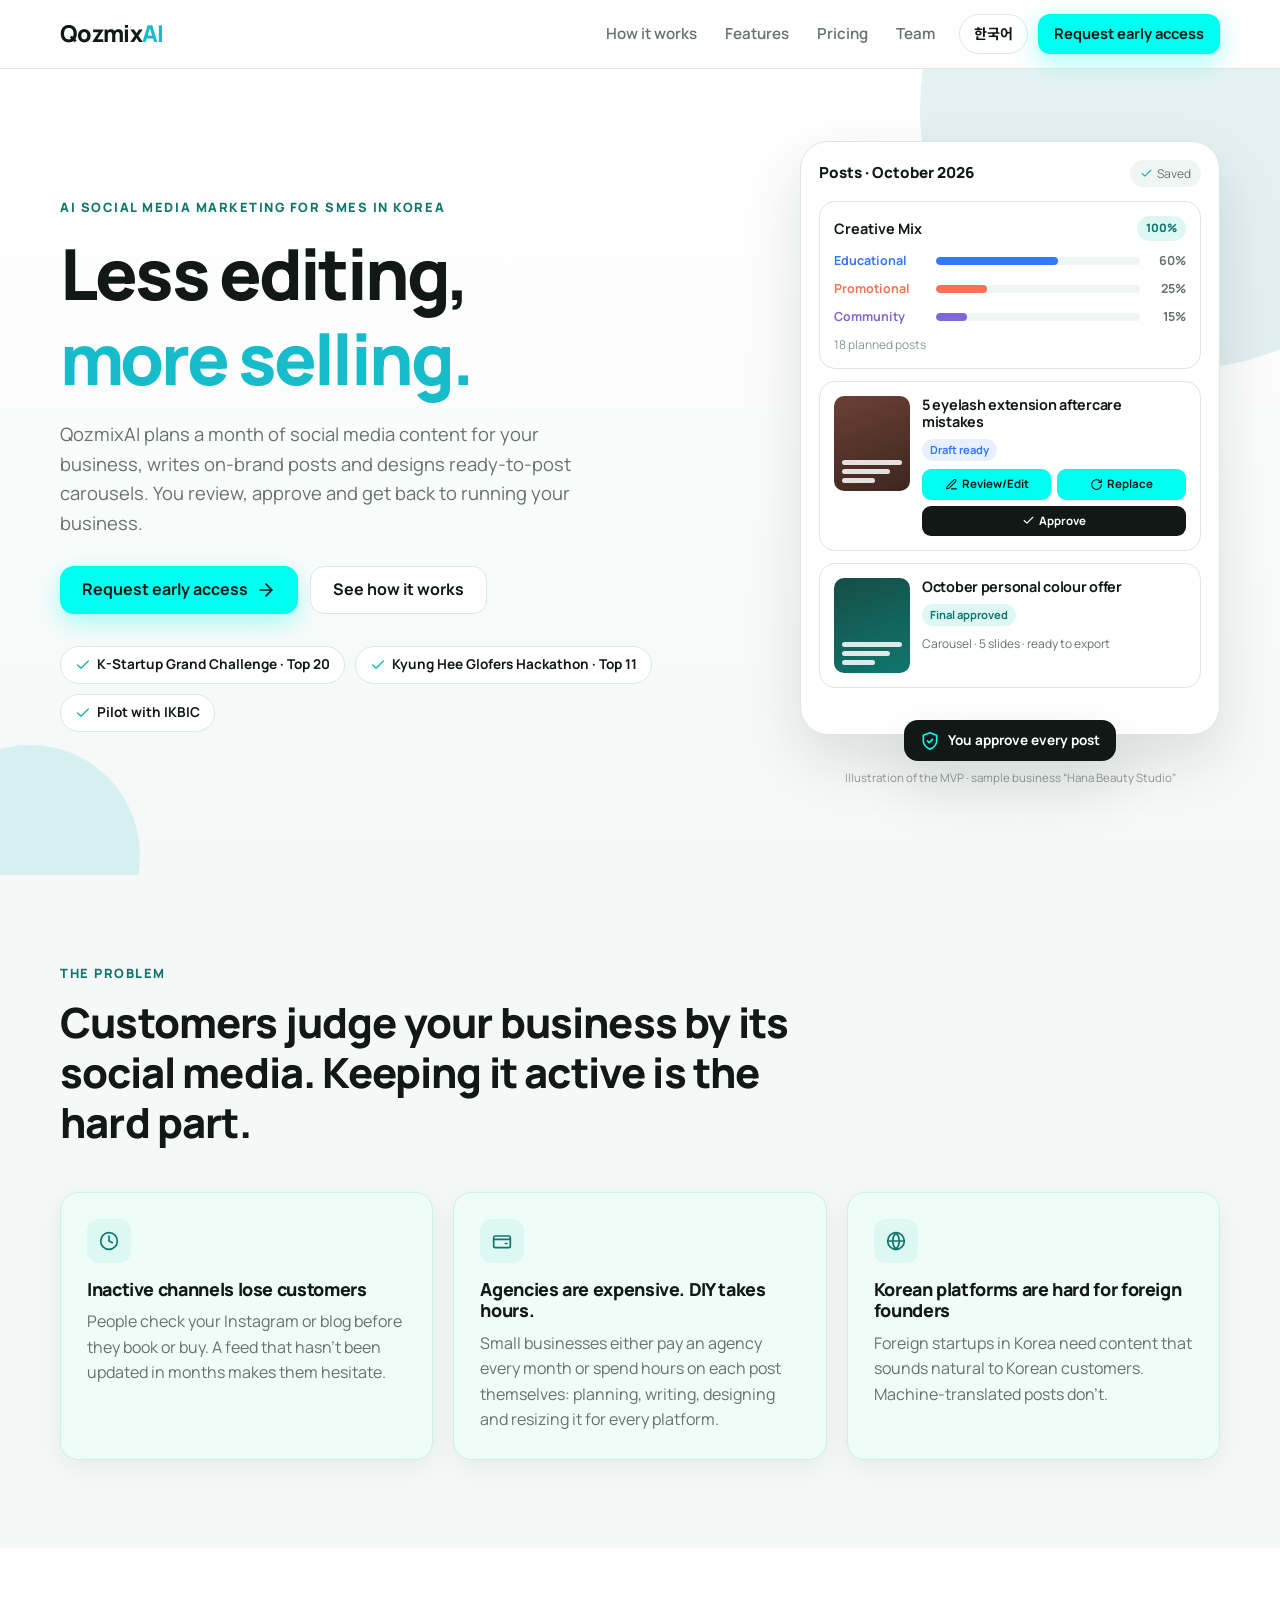
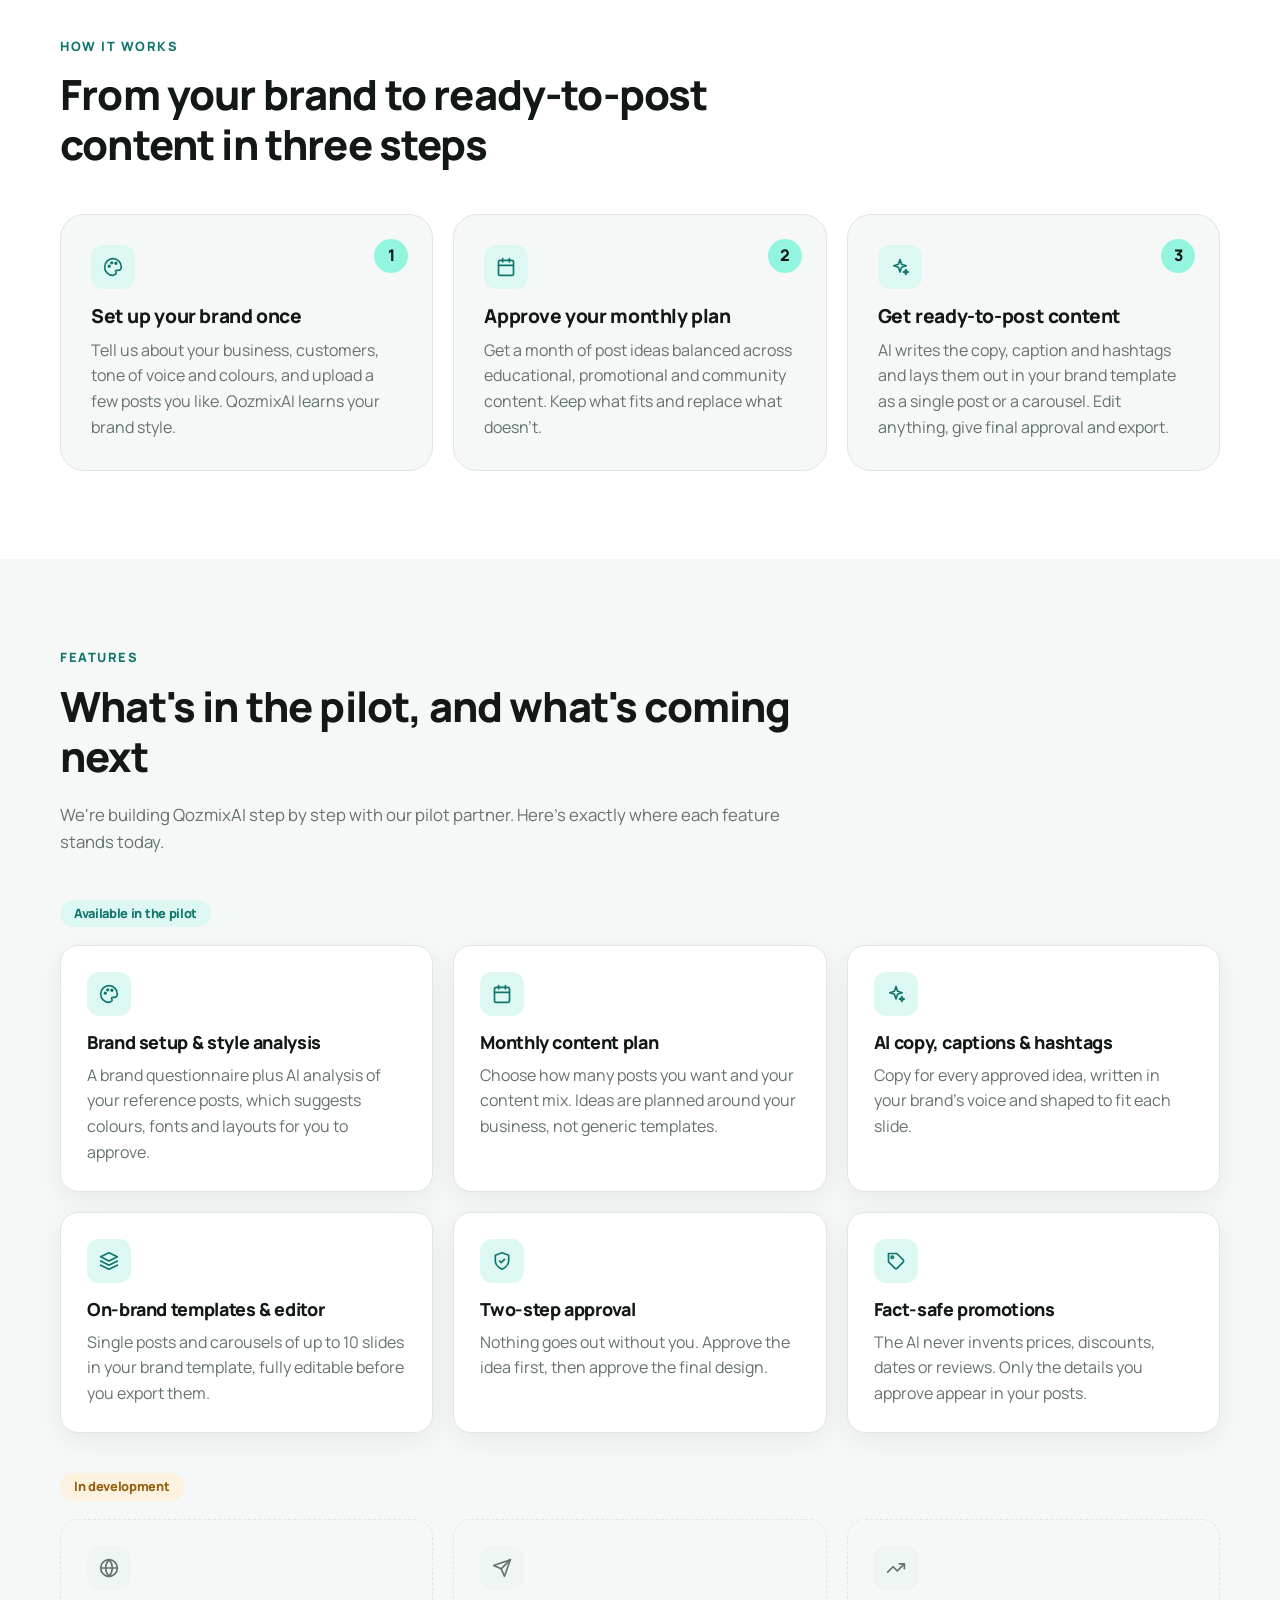
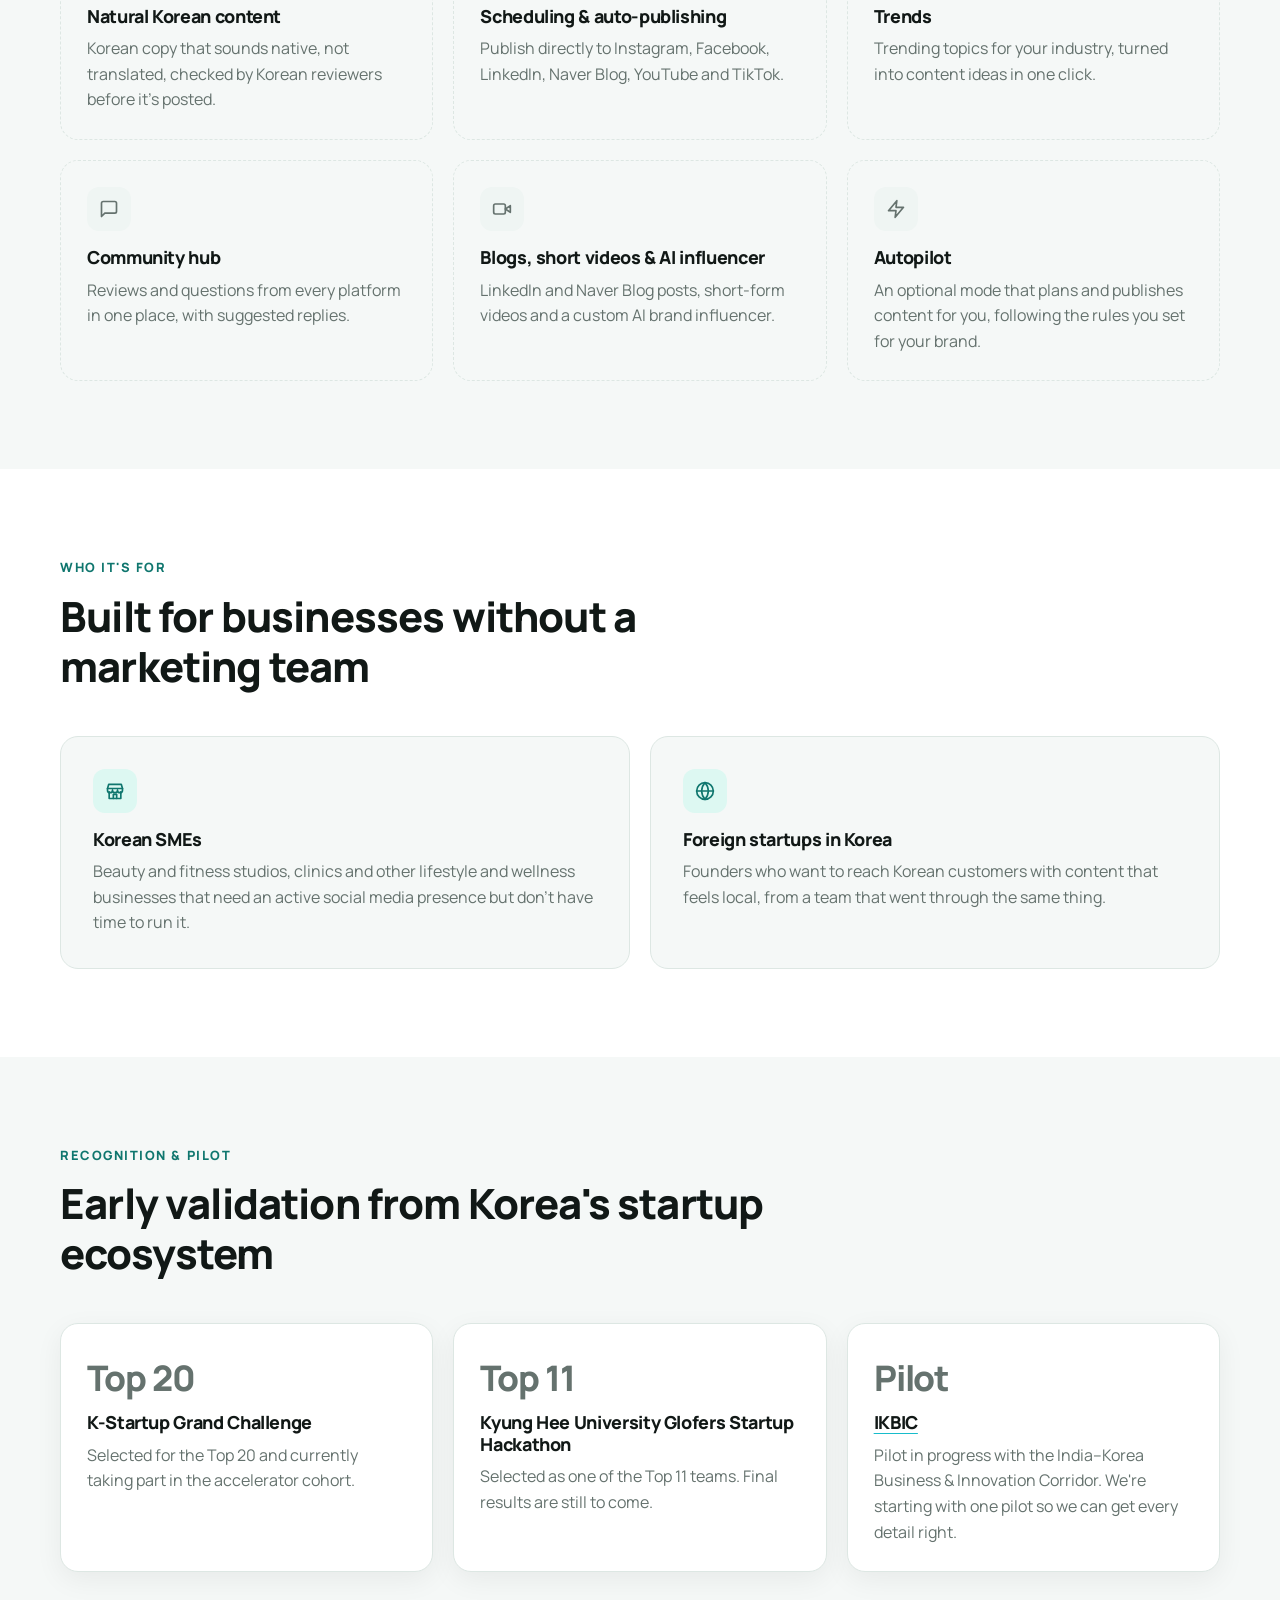
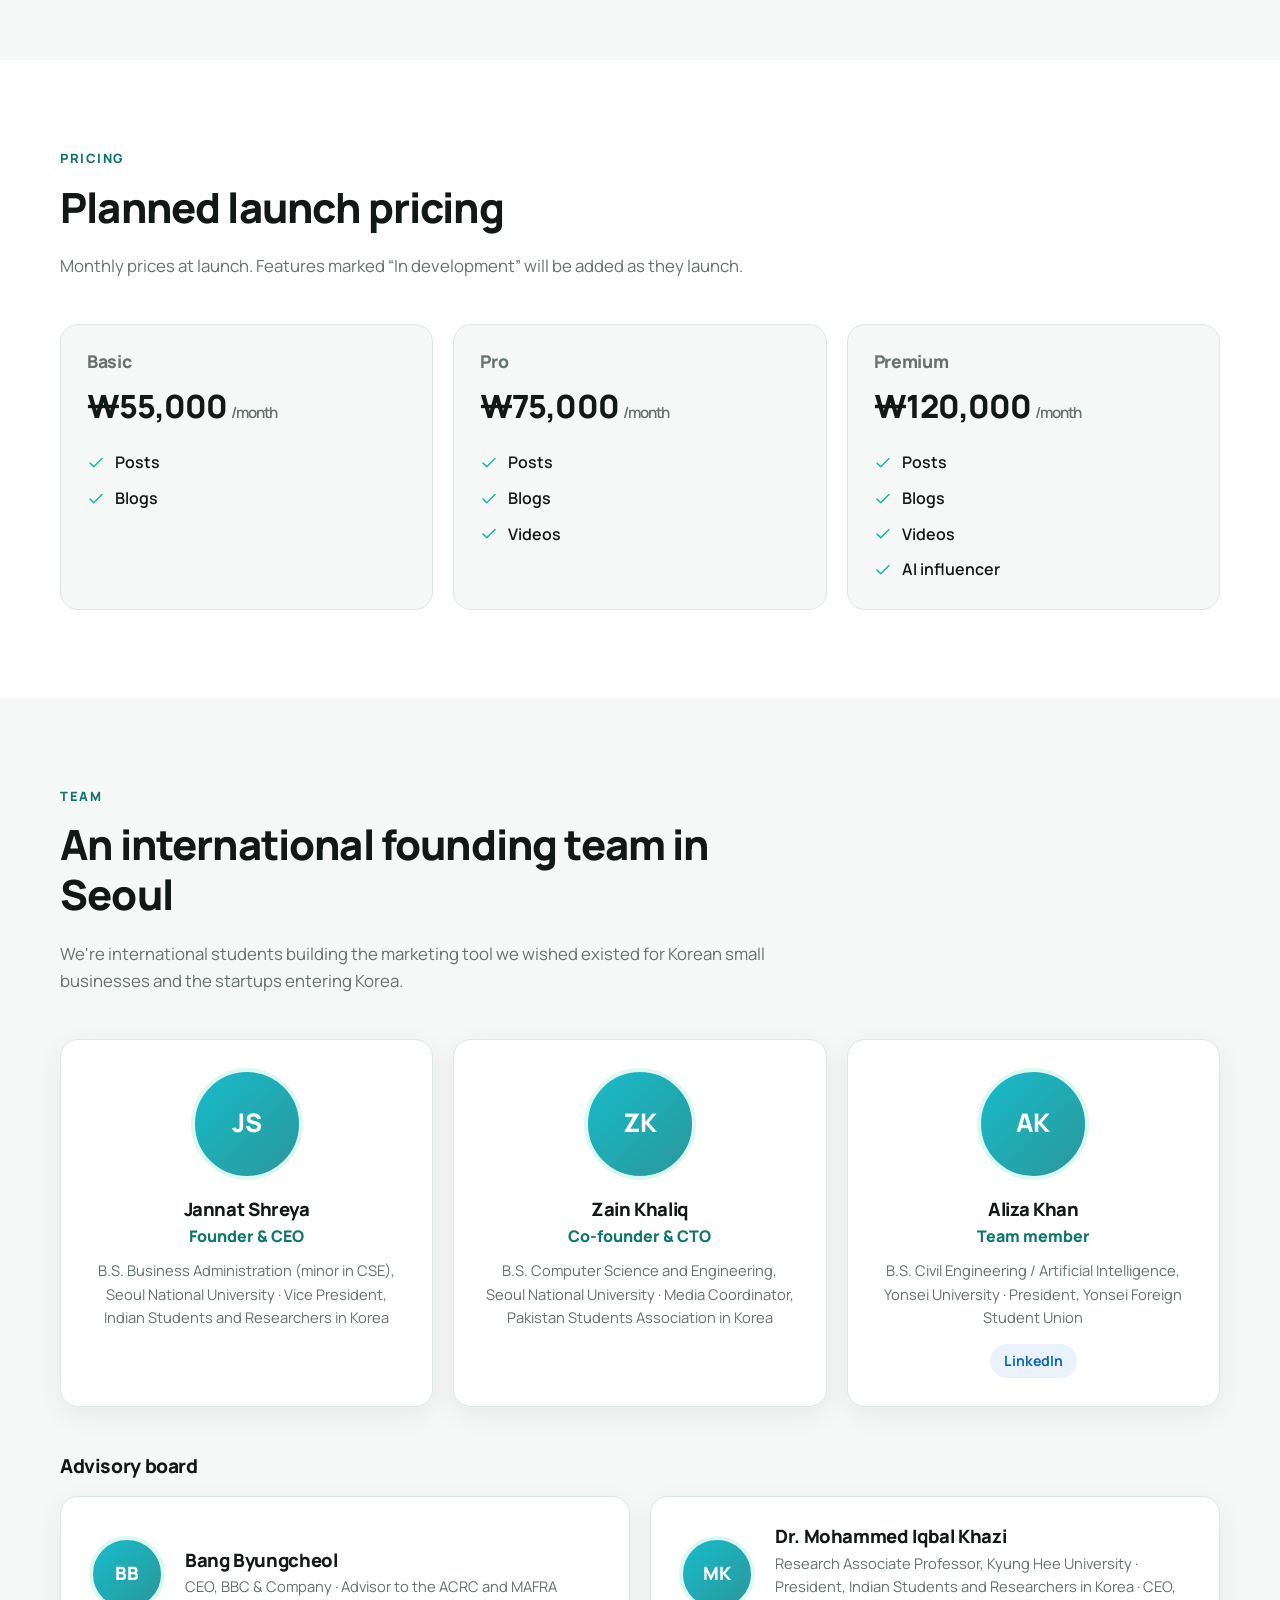
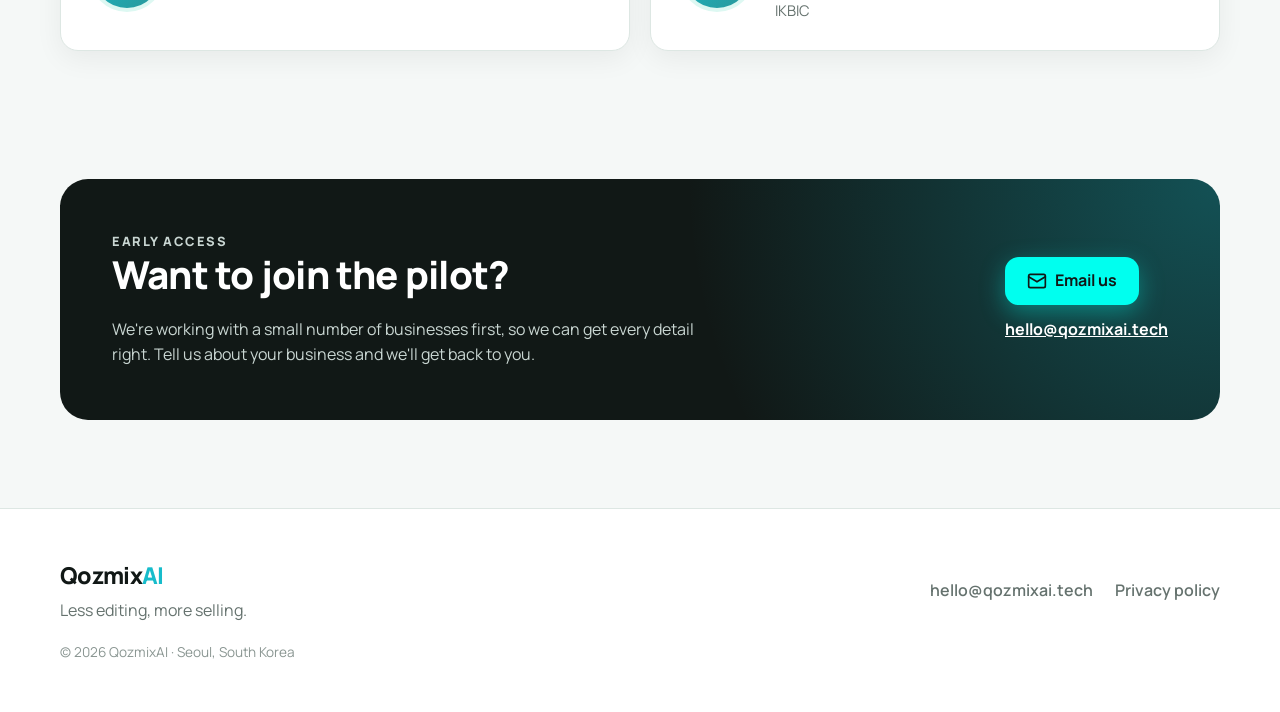
==== index.html @ 5ee81250 "Add QozmixAI bilingual landing page" ====
<!doctype html>
<html lang="en">
<head>
  <meta charset="utf-8">
  <meta name="viewport" content="width=device-width, initial-scale=1">
  <title>QozmixAI — AI social media marketing for SMEs in Korea</title>
  <meta name="description" content="QozmixAI plans a month of social media content for small businesses in Korea, writes on-brand posts and designs ready-to-post carousels. You review and approve.">
  <link rel="canonical" href="https://qozmixai.tech/">
  <link rel="icon" href="assets/img/favicon.svg" type="image/svg+xml">

  <meta property="og:type" content="website">
  <meta property="og:site_name" content="QozmixAI">
  <meta property="og:title" content="QozmixAI — Less editing, more selling">
  <meta property="og:description" content="AI social media marketing for SMEs and foreign startups in Korea. Plan, write and design a month of posts, then approve in a few clicks.">
  <meta property="og:url" content="https://qozmixai.tech/">
  <meta property="og:image" content="https://qozmixai.tech/assets/img/logo.png">
  <meta name="twitter:card" content="summary">

  <link rel="preconnect" href="https://fonts.googleapis.com">
  <link rel="preconnect" href="https://fonts.gstatic.com" crossorigin>
  <link href="https://fonts.googleapis.com/css2?family=Manrope:wght@400;500;600;700;800&family=Noto+Sans+KR:wght@400;500;700;800&display=swap" rel="stylesheet">
  <link rel="stylesheet" href="assets/css/style.css">

  <script type="application/ld+json">
  {
    "@context": "https://schema.org",
    "@type": "Organization",
    "name": "QozmixAI",
    "url": "https://qozmixai.tech/",
    "logo": "https://qozmixai.tech/assets/img/logo.png",
    "slogan": "Less editing, more selling",
    "email": "hello@qozmixai.tech",
    "address": { "@type": "PostalAddress", "addressLocality": "Seoul", "addressCountry": "KR" },
    "founder": [
      { "@type": "Person", "name": "Jannat Shreya", "jobTitle": "Founder & CEO" },
      { "@type": "Person", "name": "Zain Khaliq", "jobTitle": "Co-founder & CTO" }
    ]
  }
  </script>
</head>
<body>
  <!-- Icon sprite -->
  <svg width="0" height="0" style="position:absolute" aria-hidden="true">
    <defs>
      <symbol id="i-check" viewBox="0 0 24 24"><path d="M20 6 9 17l-5-5"/></symbol>
      <symbol id="i-arrow" viewBox="0 0 24 24"><path d="M5 12h14"/><path d="m12 5 7 7-7 7"/></symbol>
      <symbol id="i-menu" viewBox="0 0 24 24"><path d="M4 6h16M4 12h16M4 18h16"/></symbol>
      <symbol id="i-palette" viewBox="0 0 24 24"><path d="M12 22a10 10 0 1 1 10-10c0 2.8-2.2 4-4 4h-1.5a1.5 1.5 0 0 0-1 2.6A1.5 1.5 0 0 1 14.4 21 10 10 0 0 1 12 22z"/><circle cx="7.5" cy="11" r="1"/><circle cx="10.5" cy="7" r="1"/><circle cx="15.5" cy="7.5" r="1"/></symbol>
      <symbol id="i-calendar" viewBox="0 0 24 24"><rect x="3" y="4" width="18" height="18" rx="2"/><path d="M16 2v4M8 2v4M3 10h18"/></symbol>
      <symbol id="i-sparkle" viewBox="0 0 24 24"><path d="M12 3l1.9 5.6 5.6 1.9-5.6 1.9L12 18l-1.9-5.6-5.6-1.9 5.6-1.9z"/><path d="M19 15l.8 2.2L22 18l-2.2.8L19 21l-.8-2.2L16 18l2.2-.8z"/></symbol>
      <symbol id="i-layers" viewBox="0 0 24 24"><path d="M12 2 2 7l10 5 10-5-10-5z"/><path d="m2 17 10 5 10-5"/><path d="m2 12 10 5 10-5"/></symbol>
      <symbol id="i-shield" viewBox="0 0 24 24"><path d="M12 22s8-4 8-10V5l-8-3-8 3v7c0 6 8 10 8 10z"/><path d="m9 12 2 2 4-4"/></symbol>
      <symbol id="i-tag" viewBox="0 0 24 24"><path d="M20.6 13.4 13.4 20.6a2 2 0 0 1-2.8 0L3 13V3h10l7.6 7.6a2 2 0 0 1 0 2.8z"/><circle cx="7.5" cy="7.5" r="1.5"/></symbol>
      <symbol id="i-globe" viewBox="0 0 24 24"><circle cx="12" cy="12" r="10"/><path d="M2 12h20"/><path d="M12 2a15.3 15.3 0 0 1 4 10 15.3 15.3 0 0 1-4 10 15.3 15.3 0 0 1-4-10 15.3 15.3 0 0 1 4-10z"/></symbol>
      <symbol id="i-send" viewBox="0 0 24 24"><path d="m22 2-7 20-4-9-9-4z"/><path d="M22 2 11 13"/></symbol>
      <symbol id="i-trend" viewBox="0 0 24 24"><path d="M22 7 13.5 15.5l-5-5L2 17"/><path d="M16 7h6v6"/></symbol>
      <symbol id="i-message" viewBox="0 0 24 24"><path d="M21 15a2 2 0 0 1-2 2H7l-4 4V5a2 2 0 0 1 2-2h14a2 2 0 0 1 2 2z"/></symbol>
      <symbol id="i-video" viewBox="0 0 24 24"><rect x="2" y="6" width="14" height="12" rx="2"/><path d="m22 8-6 4 6 4V8z"/></symbol>
      <symbol id="i-zap" viewBox="0 0 24 24"><path d="M13 2 3 14h9l-1 8 10-12h-9l1-8z"/></symbol>
      <symbol id="i-store" viewBox="0 0 24 24"><path d="M3 9l1.5-5h15L21 9"/><path d="M3 9h18v2a3 3 0 0 1-6 0 3 3 0 0 1-6 0 3 3 0 0 1-6 0z"/><path d="M5 13v8h14v-8"/><path d="M10 21v-5h4v5"/></symbol>
      <symbol id="i-clock" viewBox="0 0 24 24"><circle cx="12" cy="12" r="10"/><path d="M12 6v6l4 2"/></symbol>
      <symbol id="i-wallet" viewBox="0 0 24 24"><rect x="2" y="6" width="20" height="14" rx="2"/><path d="M2 10h20"/><path d="M16 15h2"/></symbol>
      <symbol id="i-mail" viewBox="0 0 24 24"><rect x="2" y="4" width="20" height="16" rx="2"/><path d="m22 7-10 6L2 7"/></symbol>
      <symbol id="i-pen" viewBox="0 0 24 24"><path d="M12 20h9"/><path d="M16.5 3.5a2.1 2.1 0 0 1 3 3L7 19l-4 1 1-4z"/></symbol>
      <symbol id="i-refresh" viewBox="0 0 24 24"><path d="M21 12a9 9 0 1 1-3-6.7L21 8"/><path d="M21 3v5h-5"/></symbol>
    </defs>
  </svg>

  <a class="skip-link" href="#main" data-i18n="skip">Skip to content</a>

  <header class="site-header">
    <div class="container header-inner">
      <a class="brand" href="#top" aria-label="QozmixAI home">
        <span class="brand-mark" data-src="assets/img/logo-mark.png" hidden></span>
        <span class="wordmark">Qozmix<span>AI</span></span>
      </a>
      <nav class="nav" id="site-nav" aria-label="Main">
        <a href="#how" data-i18n="nav.how">How it works</a>
        <a href="#features" data-i18n="nav.features">Features</a>
        <a href="#pricing" data-i18n="nav.pricing">Pricing</a>
        <a href="#team" data-i18n="nav.team">Team</a>
      </nav>
      <div class="header-actions">
        <button class="lang-toggle" type="button" data-lang-toggle aria-label="Change language / 언어 변경">한국어</button>
        <a class="btn btn-cta btn-sm hide-mobile" href="#contact" data-i18n="nav.cta">Request early access</a>
        <button class="menu-toggle" type="button" aria-controls="site-nav" aria-expanded="false" aria-label="Menu">
          <svg class="icon"><use href="#i-menu"/></svg>
        </button>
      </div>
    </div>
  </header>

  <main id="main">
    <!-- HERO -->
    <section class="hero" id="top">
      <div class="hero-deco hero-deco-1" aria-hidden="true"></div>
      <div class="hero-deco hero-deco-2" aria-hidden="true"></div>
      <div class="container hero-inner">
        <div class="hero-copy">
          <p class="eyebrow" data-i18n="hero.eyebrow">AI social media marketing for SMEs in Korea</p>
          <h1 data-i18n-html="hero.title">Less editing,<br><span class="accent">more selling.</span></h1>
          <p class="lead" data-i18n="hero.lead">QozmixAI plans a month of social media content for your business, writes on-brand posts and designs ready-to-post carousels. You review, approve and get back to running your business.</p>
          <div class="hero-actions">
            <a class="btn btn-cta" href="#contact"><span data-i18n="hero.cta">Request early access</span><svg class="icon"><use href="#i-arrow"/></svg></a>
            <a class="btn btn-ghost" href="#how" data-i18n="hero.secondary">See how it works</a>
          </div>
          <ul class="hero-badges">
            <li><svg class="icon"><use href="#i-check"/></svg><span data-i18n="hero.badge1">K-Startup Grand Challenge · Top 20</span></li>
            <li><svg class="icon"><use href="#i-check"/></svg><span data-i18n="hero.badge2">Kyung Hee Glofers Hackathon · Top 11</span></li>
            <li><svg class="icon"><use href="#i-check"/></svg><span data-i18n="hero.badge3">Pilot with IKBIC</span></li>
          </ul>
        </div>

        <!-- Illustrative product preview (based on the real Posts screen) -->
        <div class="hero-visual">
          <div class="mock">
            <div class="mock-top">
              <span class="mock-title" data-i18n="mock.title">Posts · October 2026</span>
              <span class="mock-saved"><svg class="icon"><use href="#i-check"/></svg><span data-i18n="mock.saved">Saved</span></span>
            </div>

            <div class="mock-card">
              <div class="mix-head">
                <strong data-i18n="mock.mix">Creative Mix</strong>
                <span class="pill">100%</span>
              </div>
              <div class="mix-row">
                <span class="mix-label edu" data-i18n="mock.edu">Educational</span>
                <span class="mix-bar"><span class="mix-fill edu" style="width:60%"></span></span>
                <span class="mix-val">60%</span>
              </div>
              <div class="mix-row">
                <span class="mix-label promo" data-i18n="mock.promo">Promotional</span>
                <span class="mix-bar"><span class="mix-fill promo" style="width:25%"></span></span>
                <span class="mix-val">25%</span>
              </div>
              <div class="mix-row">
                <span class="mix-label comm" data-i18n="mock.comm">Community</span>
                <span class="mix-bar"><span class="mix-fill comm" style="width:15%"></span></span>
                <span class="mix-val">15%</span>
              </div>
              <p class="mix-foot" data-i18n="mock.planned">18 planned posts</p>
            </div>

            <div class="mock-card idea">
              <div class="thumb thumb-a"><span></span><span></span><span></span></div>
              <div class="idea-body">
                <h3 data-i18n="mock.idea1">5 eyelash extension aftercare mistakes</h3>
                <span class="status status-draft" data-i18n="mock.draft">Draft ready</span>
                <div class="idea-actions">
                  <span class="mbtn"><svg class="icon"><use href="#i-pen"/></svg><span data-i18n="mock.edit">Review/Edit</span></span>
                  <span class="mbtn"><svg class="icon"><use href="#i-refresh"/></svg><span data-i18n="mock.replace">Replace</span></span>
                </div>
                <span class="mbtn mbtn-dark"><svg class="icon"><use href="#i-check"/></svg><span data-i18n="mock.approve">Approve</span></span>
              </div>
            </div>

            <div class="mock-card idea">
              <div class="thumb thumb-b"><span></span><span></span><span></span></div>
              <div class="idea-body">
                <h3 data-i18n="mock.idea2">October personal colour offer</h3>
                <span class="status status-ok" data-i18n="mock.final">Final approved</span>
                <p class="idea-note" data-i18n="mock.carousel">Carousel · 5 slides · ready to export</p>
              </div>
            </div>

          </div>
          <div class="float-chip" aria-hidden="true">
            <svg class="icon"><use href="#i-shield"/></svg>
            <span data-i18n="mock.chip">You approve every post</span>
          </div>
          <p class="mock-caption" data-i18n="mock.caption">Illustration of the MVP · sample business “Hana Beauty Studio”</p>
        </div>
      </div>
    </section>

    <!-- PROBLEM -->
    <section class="section" id="problem">
      <div class="container">
        <div class="section-head">
          <p class="eyebrow" data-i18n="problem.eyebrow">The problem</p>
          <h2 data-i18n="problem.title">Customers judge your business by its social media. Keeping it active is the hard part.</h2>
        </div>
        <div class="grid grid-3">
          <article class="card card-mint">
            <span class="card-icon"><svg class="icon"><use href="#i-clock"/></svg></span>
            <h3 data-i18n="problem.c1.title">Inactive channels lose customers</h3>
            <p data-i18n="problem.c1.text">People check your Instagram or blog before they book or buy. A feed that hasn't been updated in months makes them hesitate.</p>
          </article>
          <article class="card card-mint">
            <span class="card-icon"><svg class="icon"><use href="#i-wallet"/></svg></span>
            <h3 data-i18n="problem.c2.title">Agencies are expensive. DIY takes hours.</h3>
            <p data-i18n="problem.c2.text">Small businesses either pay an agency every month or spend hours on each post themselves: planning, writing, designing and resizing it for every platform.</p>
          </article>
          <article class="card card-mint">
            <span class="card-icon"><svg class="icon"><use href="#i-globe"/></svg></span>
            <h3 data-i18n="problem.c3.title">Korean platforms are hard for foreign founders</h3>
            <p data-i18n="problem.c3.text">Foreign startups in Korea need content that sounds natural to Korean customers. Machine-translated posts don't.</p>
          </article>
        </div>
      </div>
    </section>

    <!-- HOW IT WORKS -->
    <section class="section section-white" id="how">
      <div class="container">
        <div class="section-head">
          <p class="eyebrow" data-i18n="how.eyebrow">How it works</p>
          <h2 data-i18n="how.title">From your brand to ready-to-post content in three steps</h2>
        </div>
        <ol class="steps">
          <li class="step">
            <span class="step-num">1</span>
            <span class="card-icon"><svg class="icon"><use href="#i-palette"/></svg></span>
            <h3 data-i18n="how.s1.title">Set up your brand once</h3>
            <p data-i18n="how.s1.text">Tell us about your business, customers, tone of voice and colours, and upload a few posts you like. QozmixAI learns your brand style.</p>
          </li>
          <li class="step">
            <span class="step-num">2</span>
            <span class="card-icon"><svg class="icon"><use href="#i-calendar"/></svg></span>
            <h3 data-i18n="how.s2.title">Approve your monthly plan</h3>
            <p data-i18n="how.s2.text">Get a month of post ideas balanced across educational, promotional and community content. Keep what fits and replace what doesn't.</p>
          </li>
          <li class="step">
            <span class="step-num">3</span>
            <span class="card-icon"><svg class="icon"><use href="#i-sparkle"/></svg></span>
            <h3 data-i18n="how.s3.title">Get ready-to-post content</h3>
            <p data-i18n="how.s3.text">AI writes the copy, caption and hashtags and lays them out in your brand template as a single post or a carousel. Edit anything, give final approval and export.</p>
          </li>
        </ol>
      </div>
    </section>

    <!-- FEATURES -->
    <section class="section" id="features">
      <div class="container">
        <div class="section-head">
          <p class="eyebrow" data-i18n="features.eyebrow">Features</p>
          <h2 data-i18n="features.title">What's in the pilot, and what's coming next</h2>
          <p class="section-sub" data-i18n="features.sub">We're building QozmixAI step by step with our pilot partner. Here's exactly where each feature stands today.</p>
        </div>

        <h3 class="group-title"><span class="tag tag-live" data-i18n="features.live">Available in the pilot</span></h3>
        <div class="grid grid-3">
          <article class="card">
            <span class="card-icon"><svg class="icon"><use href="#i-palette"/></svg></span>
            <h4 data-i18n="f.brand.title">Brand setup &amp; style analysis</h4>
            <p data-i18n="f.brand.text">A brand questionnaire plus AI analysis of your reference posts, which suggests colours, fonts and layouts for you to approve.</p>
          </article>
          <article class="card">
            <span class="card-icon"><svg class="icon"><use href="#i-calendar"/></svg></span>
            <h4 data-i18n="f.plan.title">Monthly content plan</h4>
            <p data-i18n="f.plan.text">Choose how many posts you want and your content mix. Ideas are planned around your business, not generic templates.</p>
          </article>
          <article class="card">
            <span class="card-icon"><svg class="icon"><use href="#i-sparkle"/></svg></span>
            <h4 data-i18n="f.copy.title">AI copy, captions &amp; hashtags</h4>
            <p data-i18n="f.copy.text">Copy for every approved idea, written in your brand's voice and shaped to fit each slide.</p>
          </article>
          <article class="card">
            <span class="card-icon"><svg class="icon"><use href="#i-layers"/></svg></span>
            <h4 data-i18n="f.templates.title">On-brand templates &amp; editor</h4>
            <p data-i18n="f.templates.text">Single posts and carousels of up to 10 slides in your brand template, fully editable before you export them.</p>
          </article>
          <article class="card">
            <span class="card-icon"><svg class="icon"><use href="#i-shield"/></svg></span>
            <h4 data-i18n="f.approval.title">Two-step approval</h4>
            <p data-i18n="f.approval.text">Nothing goes out without you. Approve the idea first, then approve the final design.</p>
          </article>
          <article class="card">
            <span class="card-icon"><svg class="icon"><use href="#i-tag"/></svg></span>
            <h4 data-i18n="f.facts.title">Fact-safe promotions</h4>
            <p data-i18n="f.facts.text">The AI never invents prices, discounts, dates or reviews. Only the details you approve appear in your posts.</p>
          </article>
        </div>

        <h3 class="group-title"><span class="tag tag-soon" data-i18n="features.soon">In development</span></h3>
        <div class="grid grid-3">
          <article class="card card-soon">
            <span class="card-icon"><svg class="icon"><use href="#i-globe"/></svg></span>
            <h4 data-i18n="f.korean.title">Natural Korean content</h4>
            <p data-i18n="f.korean.text">Korean copy that sounds native, not translated, checked by Korean reviewers before it's posted.</p>
          </article>
          <article class="card card-soon">
            <span class="card-icon"><svg class="icon"><use href="#i-send"/></svg></span>
            <h4 data-i18n="f.publish.title">Scheduling &amp; auto-publishing</h4>
            <p data-i18n="f.publish.text">Publish directly to Instagram, Facebook, LinkedIn, Naver Blog, YouTube and TikTok.</p>
          </article>
          <article class="card card-soon">
            <span class="card-icon"><svg class="icon"><use href="#i-trend"/></svg></span>
            <h4 data-i18n="f.trends.title">Trends</h4>
            <p data-i18n="f.trends.text">Trending topics for your industry, turned into content ideas in one click.</p>
          </article>
          <article class="card card-soon">
            <span class="card-icon"><svg class="icon"><use href="#i-message"/></svg></span>
            <h4 data-i18n="f.community.title">Community hub</h4>
            <p data-i18n="f.community.text">Reviews and questions from every platform in one place, with suggested replies.</p>
          </article>
          <article class="card card-soon">
            <span class="card-icon"><svg class="icon"><use href="#i-video"/></svg></span>
            <h4 data-i18n="f.media.title">Blogs, short videos &amp; AI influencer</h4>
            <p data-i18n="f.media.text">LinkedIn and Naver Blog posts, short-form videos and a custom AI brand influencer.</p>
          </article>
          <article class="card card-soon">
            <span class="card-icon"><svg class="icon"><use href="#i-zap"/></svg></span>
            <h4 data-i18n="f.autopilot.title">Autopilot</h4>
            <p data-i18n="f.autopilot.text">An optional mode that plans and publishes content for you, following the rules you set for your brand.</p>
          </article>
        </div>
      </div>
    </section>

    <!-- REAL SCREENSHOTS (shown automatically once images are added to assets/img/screens/) -->
    <section class="section section-white" id="gallery" hidden>
      <div class="container">
        <div class="section-head">
          <p class="eyebrow" data-i18n="gallery.eyebrow">Inside the MVP</p>
          <h2 data-i18n="gallery.title">Real screens from our in-progress product</h2>
        </div>
        <div class="gallery">
          <figure data-src="assets/img/screens/posts.png" hidden><figcaption data-i18n="gallery.posts">Monthly plan &amp; post ideas</figcaption></figure>
          <figure data-src="assets/img/screens/editor.png" hidden><figcaption data-i18n="gallery.editor">Carousel editor</figcaption></figure>
          <figure data-src="assets/img/screens/calendar.png" hidden><figcaption data-i18n="gallery.calendar">Content calendar</figcaption></figure>
        </div>
      </div>
    </section>

    <!-- WHO IT'S FOR -->
    <section class="section section-white" id="audience">
      <div class="container">
        <div class="section-head">
          <p class="eyebrow" data-i18n="aud.eyebrow">Who it's for</p>
          <h2 data-i18n="aud.title">Built for businesses without a marketing team</h2>
        </div>
        <div class="grid grid-2">
          <article class="card card-lg">
            <span class="card-icon"><svg class="icon"><use href="#i-store"/></svg></span>
            <h3 data-i18n="aud.c1.title">Korean SMEs</h3>
            <p data-i18n="aud.c1.text">Beauty and fitness studios, clinics and other lifestyle and wellness businesses that need an active social media presence but don't have time to run it.</p>
          </article>
          <article class="card card-lg">
            <span class="card-icon"><svg class="icon"><use href="#i-globe"/></svg></span>
            <h3 data-i18n="aud.c2.title">Foreign startups in Korea</h3>
            <p data-i18n="aud.c2.text">Founders who want to reach Korean customers with content that feels local, from a team that went through the same thing.</p>
          </article>
        </div>
      </div>
    </section>

    <!-- RECOGNITION -->
    <section class="section" id="recognition">
      <div class="container">
        <div class="section-head">
          <p class="eyebrow" data-i18n="rec.eyebrow">Recognition &amp; pilot</p>
          <h2 data-i18n="rec.title">Early validation from Korea's startup ecosystem</h2>
        </div>
        <div class="grid grid-3">
          <article class="card rec">
            <p class="rec-stat">Top 20</p>
            <h3 data-i18n="rec.c1.title">K-Startup Grand Challenge</h3>
            <p data-i18n="rec.c1.text">Selected for the Top 20 and currently taking part in the accelerator cohort.</p>
          </article>
          <article class="card rec">
            <p class="rec-stat">Top 11</p>
            <h3 data-i18n="rec.c2.title">Kyung Hee University Glofers Startup Hackathon</h3>
            <p data-i18n="rec.c2.text">Selected as one of the Top 11 teams. Final results are still to come.</p>
          </article>
          <article class="card rec">
            <p class="rec-stat" data-i18n="rec.c3.stat">Pilot</p>
            <h3><a href="https://www.ikbic.com/" target="_blank" rel="noopener">IKBIC</a></h3>
            <p data-i18n="rec.c3.text">Pilot in progress with the India–Korea Business &amp; Innovation Corridor. We're starting with one pilot so we can get every detail right.</p>
          </article>
        </div>
      </div>
    </section>

    <!-- PRICING -->
    <section class="section section-white" id="pricing">
      <div class="container">
        <div class="section-head">
          <p class="eyebrow" data-i18n="pricing.eyebrow">Pricing</p>
          <h2 data-i18n="pricing.title">Planned launch pricing</h2>
          <p class="section-sub" data-i18n="pricing.sub">Monthly prices at launch. Features marked “In development” will be added as they launch.</p>
        </div>
        <div class="grid grid-3 pricing">
          <article class="card price">
            <h3>Basic</h3>
            <p class="price-amount">₩55,000<span data-i18n="pricing.month">/month</span></p>
            <ul class="checklist">
              <li><svg class="icon"><use href="#i-check"/></svg><span data-i18n="pricing.posts">Posts</span></li>
              <li><svg class="icon"><use href="#i-check"/></svg><span data-i18n="pricing.blogs">Blogs</span></li>
            </ul>
          </article>
          <article class="card price">
            <h3>Pro</h3>
            <p class="price-amount">₩75,000<span data-i18n="pricing.month">/month</span></p>
            <ul class="checklist">
              <li><svg class="icon"><use href="#i-check"/></svg><span data-i18n="pricing.posts">Posts</span></li>
              <li><svg class="icon"><use href="#i-check"/></svg><span data-i18n="pricing.blogs">Blogs</span></li>
              <li><svg class="icon"><use href="#i-check"/></svg><span data-i18n="pricing.videos">Videos</span></li>
            </ul>
          </article>
          <article class="card price">
            <h3>Premium</h3>
            <p class="price-amount">₩120,000<span data-i18n="pricing.month">/month</span></p>
            <ul class="checklist">
              <li><svg class="icon"><use href="#i-check"/></svg><span data-i18n="pricing.posts">Posts</span></li>
              <li><svg class="icon"><use href="#i-check"/></svg><span data-i18n="pricing.blogs">Blogs</span></li>
              <li><svg class="icon"><use href="#i-check"/></svg><span data-i18n="pricing.videos">Videos</span></li>
              <li><svg class="icon"><use href="#i-check"/></svg><span data-i18n="pricing.influencer">AI influencer</span></li>
            </ul>
          </article>
        </div>
      </div>
    </section>

    <!-- TEAM -->
    <section class="section" id="team">
      <div class="container">
        <div class="section-head">
          <p class="eyebrow" data-i18n="team.eyebrow">Team</p>
          <h2 data-i18n="team.title">An international founding team in Seoul</h2>
          <p class="section-sub" data-i18n="team.sub">We're international students building the marketing tool we wished existed for Korean small businesses and the startups entering Korea.</p>
        </div>
        <div class="grid grid-3 team">
          <article class="person">
            <div class="avatar" data-photo="assets/img/team/jannat.jpg" data-alt="Jannat Shreya">JS</div>
            <h3>Jannat Shreya</h3>
            <p class="role" data-i18n="team.jannat.role">Founder &amp; CEO</p>
            <p class="bio" data-i18n="team.jannat.bio">B.S. Business Administration (minor in CSE), Seoul National University · Vice President, Indian Students and Researchers in Korea</p>
          </article>
          <article class="person">
            <div class="avatar" data-photo="assets/img/team/zain.jpg" data-alt="Zain Khaliq">ZK</div>
            <h3>Zain Khaliq</h3>
            <p class="role" data-i18n="team.zain.role">Co-founder &amp; CTO</p>
            <p class="bio" data-i18n="team.zain.bio">B.S. Computer Science and Engineering, Seoul National University · Media Coordinator, Pakistan Students Association in Korea</p>
          </article>
          <article class="person">
            <div class="avatar" data-photo="assets/img/team/aliza.jpg" data-alt="Aliza Khan">AK</div>
            <h3>Aliza Khan</h3>
            <p class="role" data-i18n="team.aliza.role">Team member</p>
            <p class="bio" data-i18n="team.aliza.bio">B.S. Civil Engineering / Artificial Intelligence, Yonsei University · President, Yonsei Foreign Student Union</p>
            <a class="linkedin" href="https://www.linkedin.com/in/aliza-khan-832a32310" target="_blank" rel="noopener" aria-label="Aliza Khan on LinkedIn">LinkedIn</a>
          </article>
        </div>

        <h3 class="group-title advisors-title" data-i18n="team.advisors">Advisory board</h3>
        <div class="grid grid-2 team">
          <article class="person person-row">
            <div class="avatar avatar-sm" data-photo="assets/img/team/bang.jpg" data-alt="Bang Byungcheol">BB</div>
            <div>
              <h3>Bang Byungcheol</h3>
              <p class="bio" data-i18n="team.bang.bio">CEO, BBC &amp; Company · Advisor to the ACRC and MAFRA</p>
            </div>
          </article>
          <article class="person person-row">
            <div class="avatar avatar-sm" data-photo="assets/img/team/iqbal.jpg" data-alt="Dr. Mohammed Iqbal Khazi">MK</div>
            <div>
              <h3>Dr. Mohammed Iqbal Khazi</h3>
              <p class="bio" data-i18n="team.iqbal.bio">Research Associate Professor, Kyung Hee University · President, Indian Students and Researchers in Korea · CEO, IKBIC</p>
            </div>
          </article>
        </div>
      </div>
    </section>

    <!-- CONTACT -->
    <section class="section cta-section" id="contact">
      <div class="container">
        <div class="cta-box">
          <div>
            <p class="eyebrow eyebrow-dark" data-i18n="cta.eyebrow">Early access</p>
            <h2 data-i18n="cta.title">Want to join the pilot?</h2>
            <p data-i18n="cta.text">We're working with a small number of businesses first, so we can get every detail right. Tell us about your business and we'll get back to you.</p>
          </div>
          <div class="cta-actions">
            <a class="btn btn-cta" data-mailto href="mailto:hello@qozmixai.tech?subject=QozmixAI%20early%20access"><svg class="icon"><use href="#i-mail"/></svg><span data-i18n="cta.button">Email us</span></a>
            <a class="cta-email" href="mailto:hello@qozmixai.tech">hello@qozmixai.tech</a>
          </div>
        </div>
      </div>
    </section>
  </main>

  <footer class="site-footer">
    <div class="container footer-inner">
      <div>
        <span class="wordmark">Qozmix<span>AI</span></span>
        <p class="footer-tag" data-i18n="footer.tag">Less editing, more selling.</p>
      </div>
      <div class="footer-links">
        <a href="mailto:hello@qozmixai.tech">hello@qozmixai.tech</a>
        <a href="privacy.html" data-i18n="footer.privacy">Privacy policy</a>
      </div>
      <p class="footer-copy" data-i18n="footer.copy">© 2026 QozmixAI · Seoul, South Korea</p>
    </div>
  </footer>

  <script src="assets/js/main.js"></script>
</body>
</html>
---- assets/css/style.css ----
/* QozmixAI landing page — brand tokens from the MVP (globals.css) and pitch deck */
:root {
  --turquoise: #14b8a6;
  --turquoise-dark: #0f766e;
  --turquoise-soft: #ddf8f2;
  --cyan: #00ffef;          /* main CTA, from the MVP */
  --cyan-hover: #00e6d7;
  --logo-cyan: #17bccb;     /* logo ring / "AI" */
  --teal-deep: #2a9799;     /* pitch deck shapes */
  --mint: #93f5df;          /* pitch deck cards */
  --bg: #f5f8f7;
  --surface: #ffffff;
  --surface-2: #eff5f3;
  --text: #111816;
  --text-2: #65726e;
  --text-3: #8a9692;
  --border: #dde7e3;
  --edu: #3478f6;
  --promo: #f27457;
  --comm: #8067d8;
  --warning: #d58a20;
  --radius: 18px;
  --radius-lg: 24px;
  --shadow: 0 8px 28px rgba(17, 24, 22, 0.06);
  --shadow-lg: 0 24px 60px rgba(17, 24, 22, 0.12);
  --font: "Manrope", "Noto Sans KR", "Apple SD Gothic Neo", "Segoe UI", Arial, sans-serif;
}

html[lang="ko"] { --font: "Noto Sans KR", "Manrope", "Apple SD Gothic Neo", "Malgun Gothic", sans-serif; }

*, *::before, *::after { box-sizing: border-box; }
html { scroll-behavior: smooth; scroll-padding-top: 80px; }
body {
  margin: 0;
  font-family: var(--font);
  color: var(--text);
  background: var(--bg);
  line-height: 1.6;
  -webkit-font-smoothing: antialiased;
}
html[lang="ko"] body { word-break: keep-all; line-height: 1.7; }
img { max-width: 100%; display: block; }
a { color: var(--turquoise-dark); }
h1, h2, h3, h4 { line-height: 1.2; margin: 0 0 .5em; letter-spacing: -0.02em; }
html[lang="ko"] h1, html[lang="ko"] h2, html[lang="ko"] h3 { letter-spacing: -0.01em; line-height: 1.3; }
p { margin: 0 0 1em; }

.container { width: min(1160px, 100% - 40px); margin-inline: auto; }
.icon { width: 20px; height: 20px; fill: none; stroke: currentColor; stroke-width: 2; stroke-linecap: round; stroke-linejoin: round; flex: none; }

:focus-visible { outline: 3px solid var(--turquoise); outline-offset: 2px; border-radius: 6px; }
.skip-link { position: absolute; left: -999px; top: 8px; background: var(--text); color: #fff; padding: 8px 14px; border-radius: 10px; z-index: 100; }
.skip-link:focus { left: 8px; }

/* Buttons */
.btn {
  display: inline-flex; align-items: center; justify-content: center; gap: 8px;
  min-height: 48px; padding: 0 22px; border-radius: 14px;
  font: inherit; font-weight: 700; text-decoration: none; cursor: pointer; border: 0;
  transition: background .2s, transform .2s, box-shadow .2s;
}
.btn-sm { min-height: 40px; padding: 0 16px; font-size: .92rem; border-radius: 12px; }
.btn-cta { background: var(--cyan); color: var(--text); box-shadow: 0 8px 24px rgba(0, 255, 239, .35); }
.btn-cta:hover { background: var(--cyan-hover); transform: translateY(-1px); }
.btn-ghost { background: var(--surface); color: var(--text); border: 1px solid var(--border); }
.btn-ghost:hover { background: var(--surface-2); }

/* Header */
.site-header {
  position: sticky; top: 0; z-index: 50;
  background: rgba(255, 255, 255, .85); backdrop-filter: saturate(160%) blur(12px);
  border-bottom: 1px solid var(--border);
}
.header-inner { display: flex; align-items: center; gap: 24px; min-height: 68px; }
.brand { display: inline-flex; align-items: center; gap: 10px; text-decoration: none; color: var(--text); }
.brand-mark img { height: 40px; width: auto; }
.wordmark { font-weight: 800; font-size: 1.45rem; letter-spacing: -0.03em; color: var(--text); font-family: "Manrope", sans-serif; }
.wordmark span { color: var(--logo-cyan); }
.nav { display: flex; gap: 28px; margin-left: auto; }
.nav a { color: var(--text-2); text-decoration: none; font-weight: 600; font-size: .95rem; }
.nav a:hover { color: var(--text); }
.header-actions { display: flex; align-items: center; gap: 10px; }
.lang-toggle {
  font: inherit; font-weight: 700; font-size: .88rem; cursor: pointer;
  min-height: 40px; padding: 0 14px; border-radius: 999px;
  border: 1px solid var(--border); background: var(--surface); color: var(--text);
}
.lang-toggle:hover { background: var(--surface-2); }
.menu-toggle { display: none; background: none; border: 0; padding: 8px; cursor: pointer; color: var(--text); min-width: 44px; min-height: 44px; }

/* Hero */
.hero { position: relative; overflow: hidden; padding: 72px 0 88px; background: linear-gradient(180deg, #ffffff 0%, var(--bg) 100%); }
.hero-deco { position: absolute; border-radius: 50%; pointer-events: none; }
.hero-deco-1 { width: 520px; height: 520px; right: -160px; top: -220px; background: var(--teal-deep); opacity: .12; }
.hero-deco-2 { width: 220px; height: 220px; left: -80px; bottom: -90px; background: var(--logo-cyan); opacity: .14; }
.hero-inner { position: relative; display: grid; grid-template-columns: 1.1fr .9fr; gap: 56px; align-items: center; }
.eyebrow { font-size: .8rem; font-weight: 800; letter-spacing: .12em; text-transform: uppercase; color: var(--turquoise-dark); margin-bottom: 14px; }
html[lang="ko"] .eyebrow { letter-spacing: .04em; }
.hero h1 { font-size: clamp(2.6rem, 6vw, 4.4rem); font-weight: 800; letter-spacing: -0.04em; margin-bottom: 20px; }
.hero h1 .accent { color: var(--logo-cyan); }
.lead { font-size: 1.15rem; color: var(--text-2); max-width: 560px; }
.hero-actions { display: flex; flex-wrap: wrap; gap: 12px; margin: 28px 0 32px; }
.hero-badges { list-style: none; padding: 0; margin: 0; display: flex; flex-wrap: wrap; gap: 10px; }
.hero-badges li {
  display: inline-flex; align-items: center; gap: 6px;
  padding: 7px 14px; border-radius: 999px; background: var(--surface); border: 1px solid var(--border);
  font-size: .85rem; font-weight: 700; color: var(--text);
}
.hero-badges .icon { width: 16px; height: 16px; color: var(--turquoise); }

/* Product mock (illustration) */
.hero-visual { position: relative; width: 100%; max-width: 420px; margin-left: auto; }
.mock {
  background: var(--surface); border: 1px solid var(--border); border-radius: 28px;
  padding: 18px 18px 34px; box-shadow: var(--shadow-lg);
}
.mock-top { display: flex; justify-content: space-between; align-items: center; margin-bottom: 14px; }
.mock-title { font-weight: 800; font-size: .95rem; }
.mock-saved { display: inline-flex; align-items: center; gap: 4px; font-size: .75rem; color: var(--text-2); background: var(--surface-2); padding: 4px 10px; border-radius: 999px; }
.mock-saved .icon { width: 13px; height: 13px; color: var(--turquoise); }
.mock-card { border: 1px solid var(--border); border-radius: 16px; padding: 14px; margin-bottom: 12px; background: #fff; }
.mix-head { display: flex; justify-content: space-between; align-items: center; margin-bottom: 10px; font-size: .9rem; }
.pill { background: var(--turquoise-soft); color: var(--turquoise-dark); font-weight: 800; font-size: .72rem; padding: 3px 9px; border-radius: 999px; }
.mix-row { display: grid; grid-template-columns: 92px 1fr 36px; align-items: center; gap: 10px; margin-bottom: 8px; font-size: .78rem; }
.mix-label { font-weight: 700; }
.mix-label.edu { color: var(--edu); } .mix-label.promo { color: var(--promo); } .mix-label.comm { color: var(--comm); }
.mix-bar { height: 8px; background: var(--surface-2); border-radius: 999px; overflow: hidden; }
.mix-fill { display: block; height: 100%; border-radius: 999px; }
.mix-fill.edu { background: var(--edu); } .mix-fill.promo { background: var(--promo); } .mix-fill.comm { background: var(--comm); }
.mix-val { text-align: right; color: var(--text-2); font-weight: 700; }
.mix-foot { font-size: .75rem; color: var(--text-3); margin: 4px 0 0; }
.idea { display: grid; grid-template-columns: 76px 1fr; gap: 12px; align-items: start; }
.thumb { aspect-ratio: 4 / 5; border-radius: 10px; padding: 8px; display: flex; flex-direction: column; gap: 4px; justify-content: flex-end; }
.thumb span { display: block; height: 5px; border-radius: 3px; background: rgba(255, 255, 255, .85); }
.thumb span:nth-child(2) { width: 80%; } .thumb span:nth-child(3) { width: 55%; }
.thumb-a { background: linear-gradient(160deg, #6b4035, #3d2620); }
.thumb-b { background: linear-gradient(160deg, #164e46, #0f766e); }
.idea-body h3 { font-size: .9rem; margin-bottom: 6px; }
.status { display: inline-block; font-size: .7rem; font-weight: 700; padding: 2px 8px; border-radius: 999px; margin-bottom: 8px; }
.status-draft { background: #e8f0fe; color: var(--edu); }
.status-ok { background: var(--turquoise-soft); color: var(--turquoise-dark); }
.idea-actions { display: grid; grid-template-columns: 1fr 1fr; gap: 6px; margin-bottom: 6px; }
.mbtn { display: inline-flex; align-items: center; justify-content: center; gap: 4px; font-size: .72rem; font-weight: 700; padding: 6px 8px; border-radius: 9px; background: var(--cyan); color: var(--text); }
.mbtn .icon { width: 13px; height: 13px; }
.mbtn-dark { background: var(--text); color: #fff; width: 100%; }
.idea-note { font-size: .75rem; color: var(--text-2); margin: 0; }
.mock-caption { font-size: .72rem; color: var(--text-3); text-align: center; margin: 34px 0 0; }
.float-chip {
  position: absolute; left: 50%; transform: translateX(-50%); bottom: 26px; white-space: nowrap;
  display: inline-flex; align-items: center; gap: 8px;
  background: var(--text); color: #fff; font-weight: 700; font-size: .85rem;
  padding: 10px 16px; border-radius: 14px; box-shadow: var(--shadow-lg);
}
.float-chip .icon { color: var(--cyan); }

/* Sections */
.section { padding: 88px 0; }
.section-white { background: var(--surface); }
.section-head { max-width: 760px; margin-bottom: 44px; }
.section-head h2 { font-size: clamp(1.8rem, 3.4vw, 2.6rem); font-weight: 800; }
.section-sub { color: var(--text-2); font-size: 1.05rem; }
.grid { display: grid; gap: 20px; }
.grid-2 { grid-template-columns: repeat(2, 1fr); }
.grid-3 { grid-template-columns: repeat(3, 1fr); }

.card { background: var(--surface); border: 1px solid var(--border); border-radius: var(--radius); padding: 26px; box-shadow: var(--shadow); }
.section-white .card { background: var(--bg); box-shadow: none; }
.card h3, .card h4 { font-size: 1.12rem; font-weight: 800; }
.card p { color: var(--text-2); margin: 0; }
.card-mint { background: #effdf9; border-color: #c5f3e6; }
.card-lg { padding: 32px; }
.card-icon {
  display: inline-grid; place-items: center; width: 44px; height: 44px; border-radius: 12px;
  background: var(--turquoise-soft); color: var(--turquoise-dark); margin-bottom: 16px;
}
.card-soon .card-icon { background: var(--surface-2); color: var(--text-2); }
.card-soon { background: transparent; box-shadow: none; border-style: dashed; }

.group-title { margin: 40px 0 18px; font-size: 1rem; }
.section-head + .group-title { margin-top: 0; }
.tag { display: inline-block; font-size: .8rem; font-weight: 800; padding: 6px 14px; border-radius: 999px; }
.tag-live { background: var(--turquoise-soft); color: var(--turquoise-dark); }
.tag-soon { background: #fdf1df; color: #94600f; }

/* Steps */
.steps { list-style: none; padding: 0; margin: 0; display: grid; grid-template-columns: repeat(3, 1fr); gap: 20px; counter-reset: none; }
.step { position: relative; background: var(--bg); border: 1px solid var(--border); border-radius: var(--radius-lg); padding: 30px; }
.step-num {
  position: absolute; top: 24px; right: 24px; width: 34px; height: 34px; border-radius: 50%;
  display: grid; place-items: center; font-weight: 800; background: var(--mint); color: var(--text);
}
.step h3 { font-size: 1.2rem; font-weight: 800; }
.step p { color: var(--text-2); margin: 0; }

/* Gallery */
.gallery { display: grid; grid-template-columns: repeat(3, 1fr); gap: 20px; }
.gallery figure { margin: 0; background: var(--bg); border: 1px solid var(--border); border-radius: var(--radius); overflow: hidden; }
.gallery img { width: 100%; height: auto; }
.gallery figcaption { padding: 12px 16px; font-weight: 700; font-size: .9rem; color: var(--text-2); }

/* Recognition */
.rec-stat { font-size: 2.2rem; font-weight: 800; color: var(--teal-deep); margin-bottom: 6px !important; letter-spacing: -0.03em; }
.rec h3 a { color: var(--text); text-decoration-color: var(--logo-cyan); text-underline-offset: 4px; }

/* Pricing */
.price h3 { font-size: 1.1rem; color: var(--text-2); }
.price-amount { font-size: 2rem; font-weight: 800; color: var(--text) !important; margin-bottom: 18px !important; letter-spacing: -0.03em; }
.price-amount span { font-size: .95rem; font-weight: 600; color: var(--text-2); margin-left: 4px; }
.checklist { list-style: none; padding: 0; margin: 0; display: grid; gap: 10px; }
.checklist li { display: flex; align-items: center; gap: 10px; font-weight: 600; }
.checklist .icon { color: var(--turquoise); width: 18px; height: 18px; }

/* Team */
.person { background: var(--surface); border: 1px solid var(--border); border-radius: var(--radius); padding: 28px; text-align: center; box-shadow: var(--shadow); }
.person h3 { font-size: 1.15rem; font-weight: 800; margin-bottom: 4px; }
.role { color: var(--turquoise-dark); font-weight: 800; margin-bottom: 10px; }
.bio { color: var(--text-2); font-size: .92rem; margin: 0; }
.avatar {
  width: 112px; height: 112px; margin: 0 auto 18px; border-radius: 50%;
  display: grid; place-items: center; overflow: hidden;
  background: linear-gradient(135deg, var(--logo-cyan), var(--teal-deep)); color: #fff;
  font-weight: 800; font-size: 1.6rem; border: 4px solid var(--turquoise-soft);
}
.avatar img { width: 100%; height: 100%; object-fit: cover; }
.avatar-sm { width: 76px; height: 76px; font-size: 1.15rem; margin: 0; flex: none; }
.person-row { display: flex; align-items: center; gap: 20px; text-align: left; }
.linkedin { display: inline-block; margin-top: 14px; font-weight: 700; font-size: .88rem; color: #0a66c2; text-decoration: none; padding: 6px 14px; border-radius: 999px; background: #eaf3fc; }
.linkedin:hover { background: #d8e9fa; }
.advisors-title { margin-top: 48px; font-size: 1.2rem; font-weight: 800; }

/* CTA */
.cta-section { padding-top: 40px; }
.cta-box {
  display: grid; grid-template-columns: 1.4fr 1fr; gap: 32px; align-items: center;
  background: var(--text); color: #fff; border-radius: 28px; padding: 52px;
  background-image: radial-gradient(circle at 100% 0%, rgba(23, 188, 203, .35), transparent 45%);
}
.cta-box h2 { font-size: clamp(1.8rem, 3vw, 2.4rem); font-weight: 800; }
.cta-box p { color: #c9d6d2; margin: 0; }
.eyebrow-dark { color: var(--cyan); }
.cta-actions { display: flex; flex-direction: column; align-items: flex-start; gap: 12px; justify-self: end; }
.cta-email { color: #fff; font-weight: 700; }

/* Footer */
.site-footer { padding: 48px 0; border-top: 1px solid var(--border); background: var(--surface); }
.footer-inner { display: grid; grid-template-columns: 1fr auto; gap: 18px; align-items: center; }
.footer-tag { color: var(--text-2); margin: 4px 0 0; }
.footer-links { display: flex; gap: 22px; flex-wrap: wrap; }
.footer-links a { color: var(--text-2); text-decoration: none; font-weight: 600; }
.footer-links a:hover { color: var(--text); }
.footer-copy { grid-column: 1 / -1; color: var(--text-3); font-size: .85rem; margin: 0; }

/* Legal page */
.legal { padding: 64px 0 88px; }
.legal .container { max-width: 780px; }
.legal h1 { font-size: clamp(2rem, 4vw, 2.6rem); font-weight: 800; }
.legal h2 { font-size: 1.25rem; margin-top: 2em; font-weight: 800; }
.legal p, .legal li { color: #34403c; }
.legal .updated { color: var(--text-3); }
.legal-nav { margin-left: auto; display: flex; gap: 20px; }
.legal-nav a { color: var(--text-2); text-decoration: none; font-weight: 700; }
.legal-nav a:hover { color: var(--text); }

/* Responsive */
@media (max-width: 980px) {
  .hero-inner { grid-template-columns: 1fr; }
  .hero-visual { margin: 0 auto; }
  .grid-3, .steps, .gallery { grid-template-columns: repeat(2, 1fr); }
  .cta-box { grid-template-columns: 1fr; padding: 36px; }
  .cta-actions { justify-self: start; }
}
@media (max-width: 760px) {
  .menu-toggle { display: inline-grid; place-items: center; }
  .hide-mobile { display: none; }
  .nav {
    position: absolute; top: 68px; left: 0; right: 0; flex-direction: column; gap: 0;
    background: #fff; border-bottom: 1px solid var(--border); padding: 8px 20px 16px; display: none;
  }
  .nav.open { display: flex; }
  .nav a { padding: 12px 0; border-bottom: 1px solid var(--surface-2); }
  .header-actions { margin-left: auto; }
  .hero { padding: 48px 0 64px; }
  .section { padding: 64px 0; }
  .grid-2, .grid-3, .steps, .gallery { grid-template-columns: 1fr; }
  .float-chip { font-size: .8rem; }
  .footer-inner { grid-template-columns: 1fr; }
  .person-row { flex-direction: column; text-align: center; }
}
@media (prefers-reduced-motion: reduce) {
  html { scroll-behavior: auto; }
  .btn { transition: none; }
}
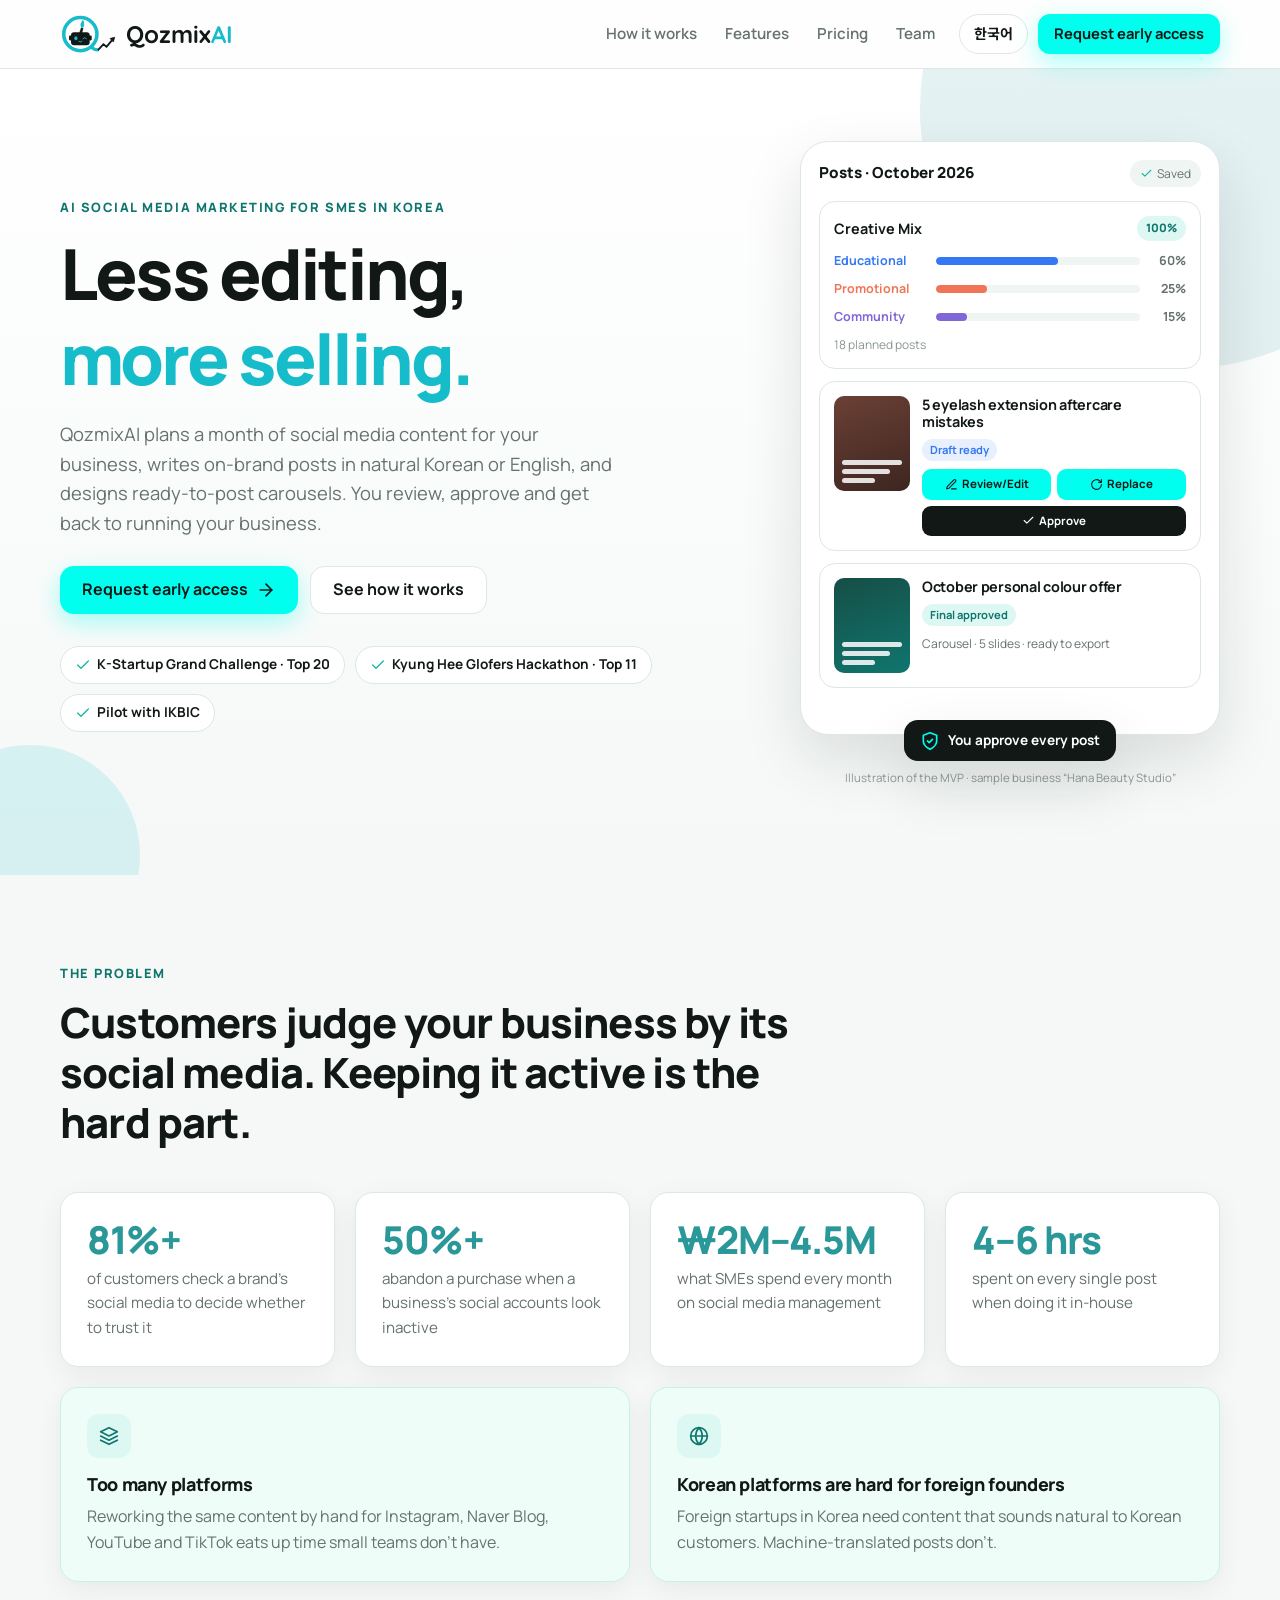
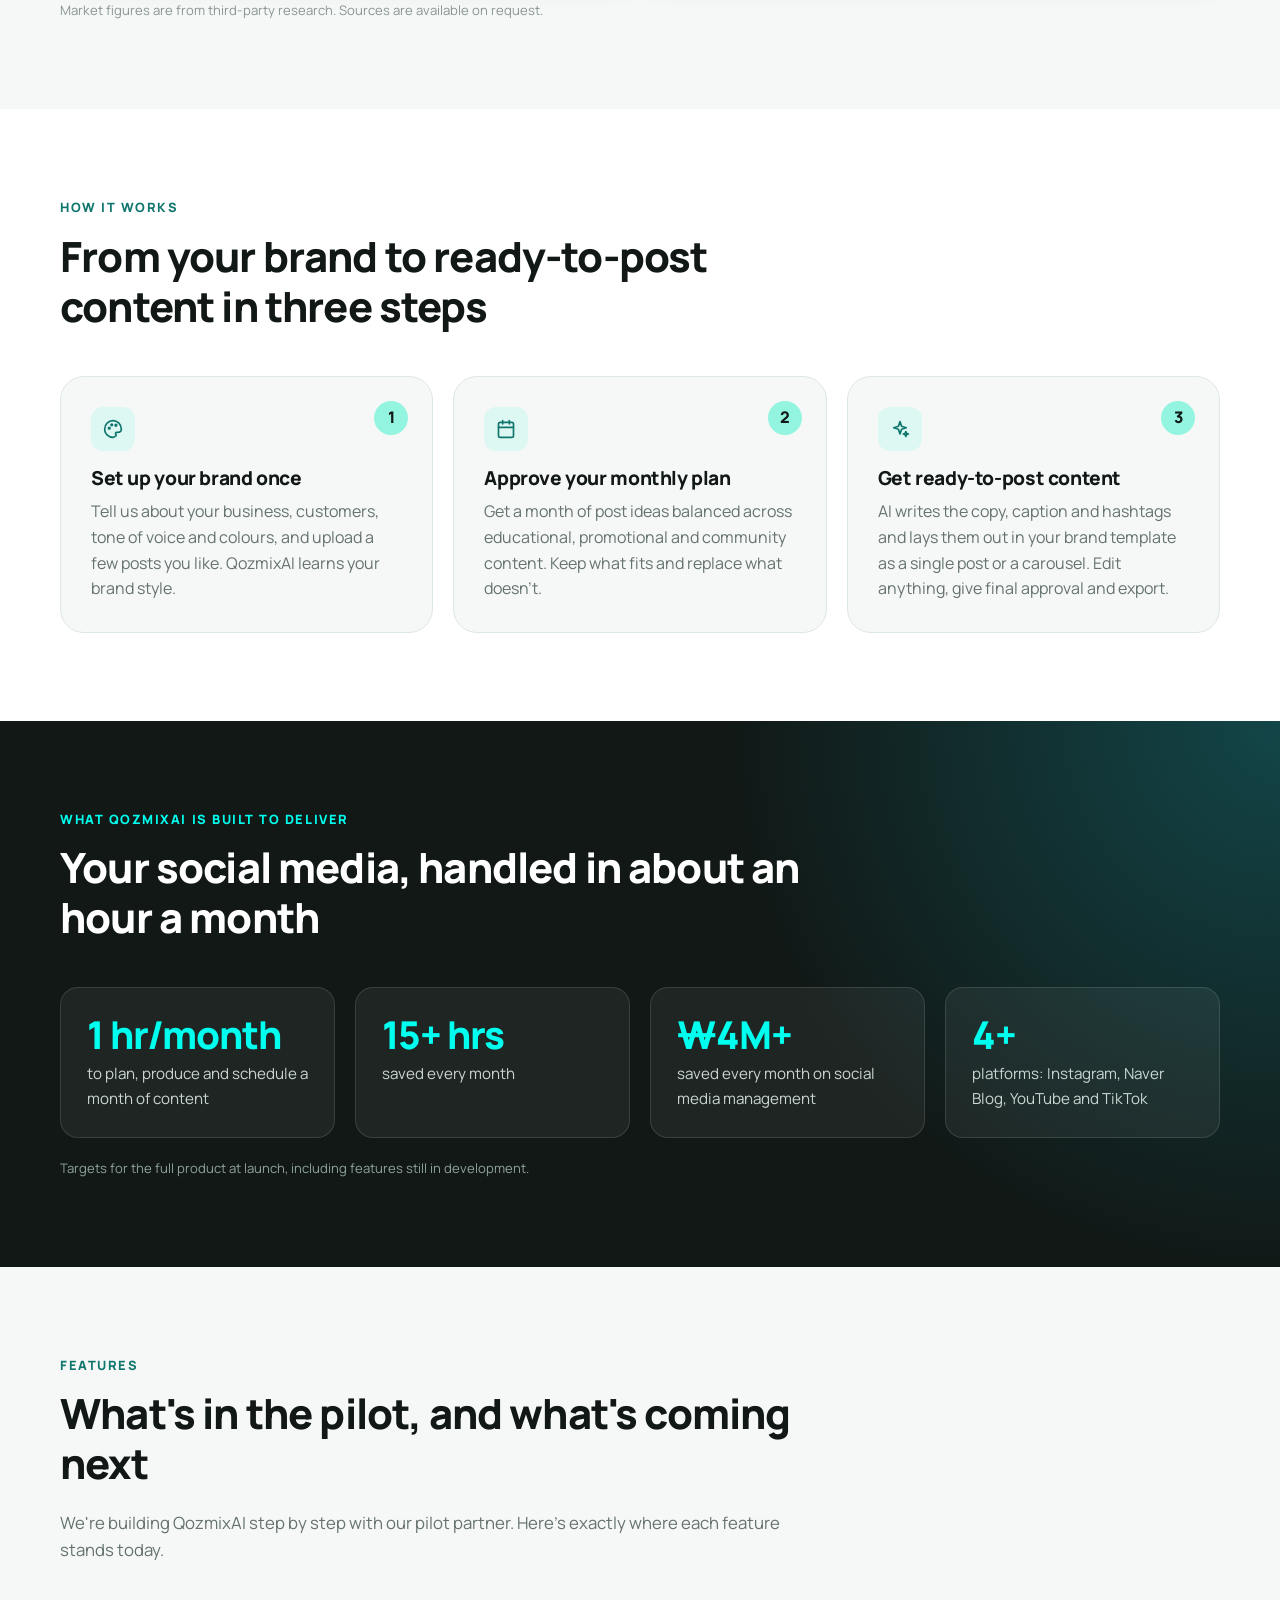
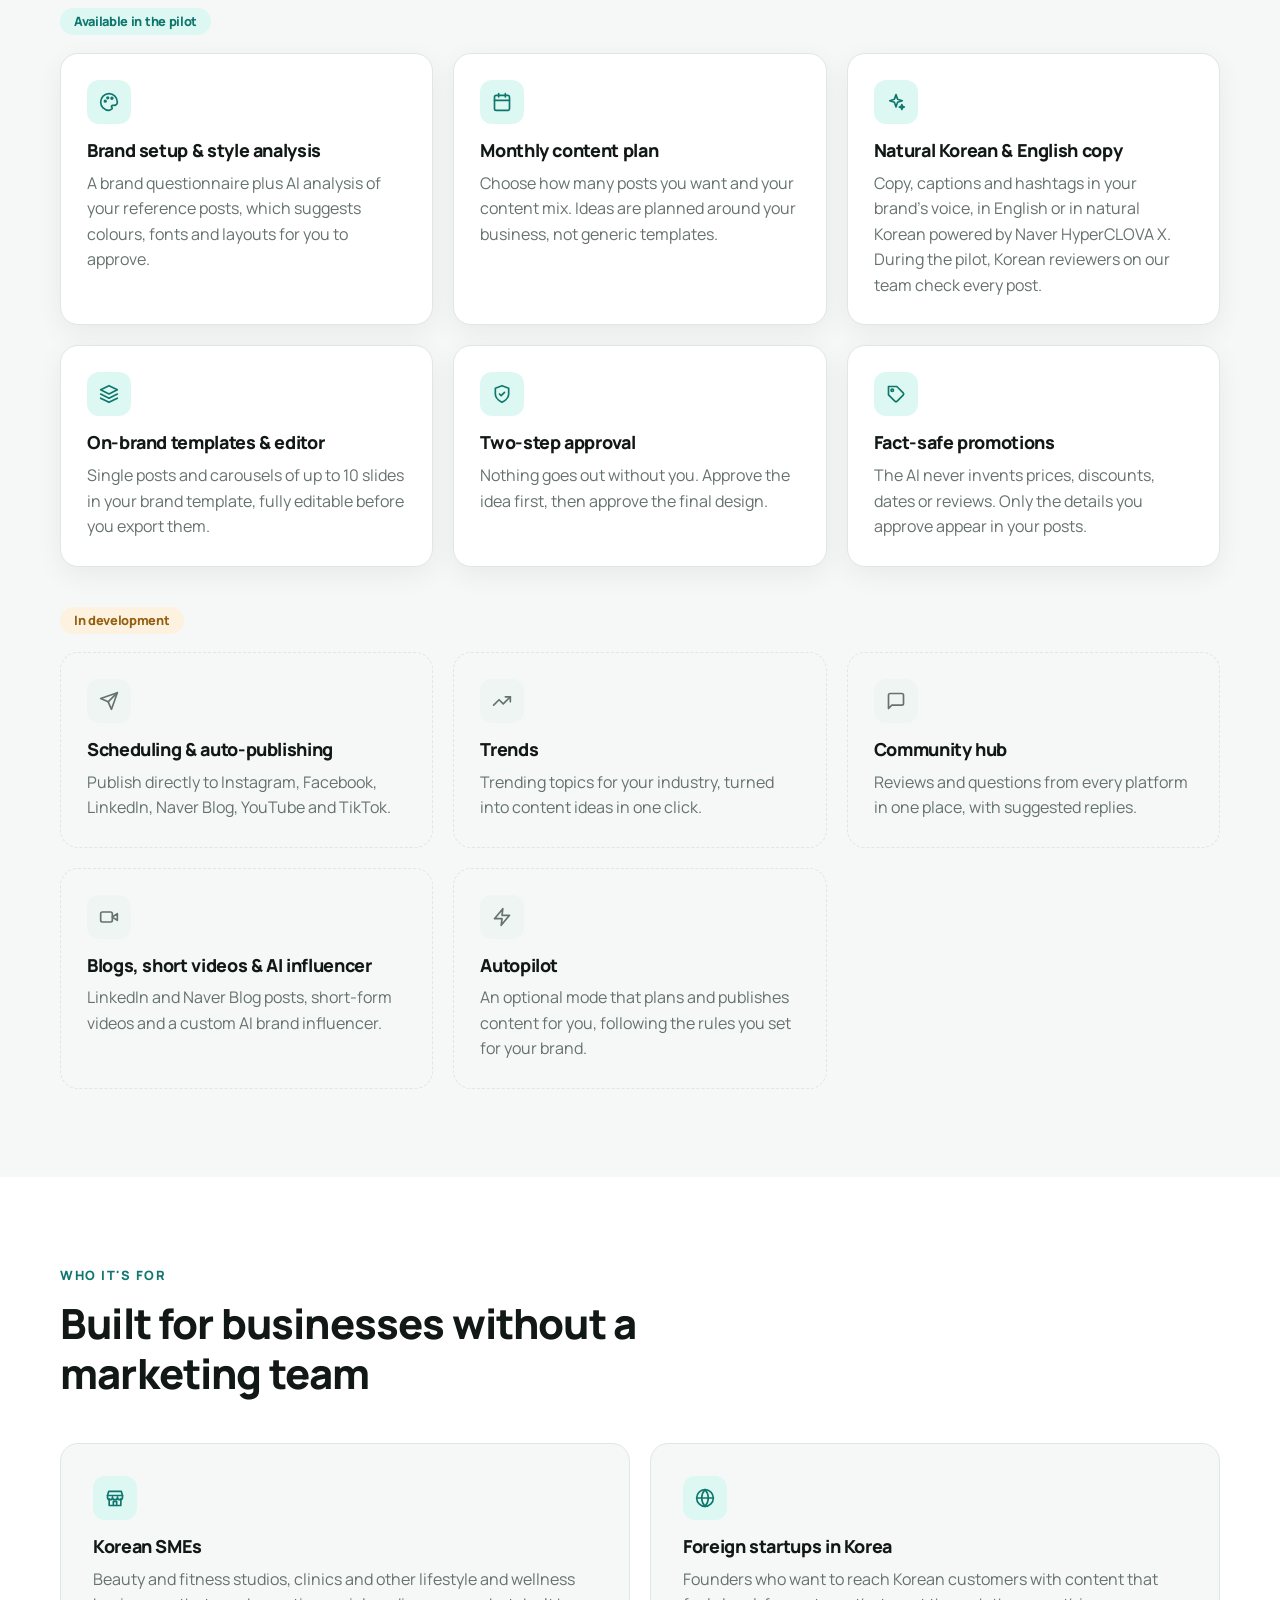
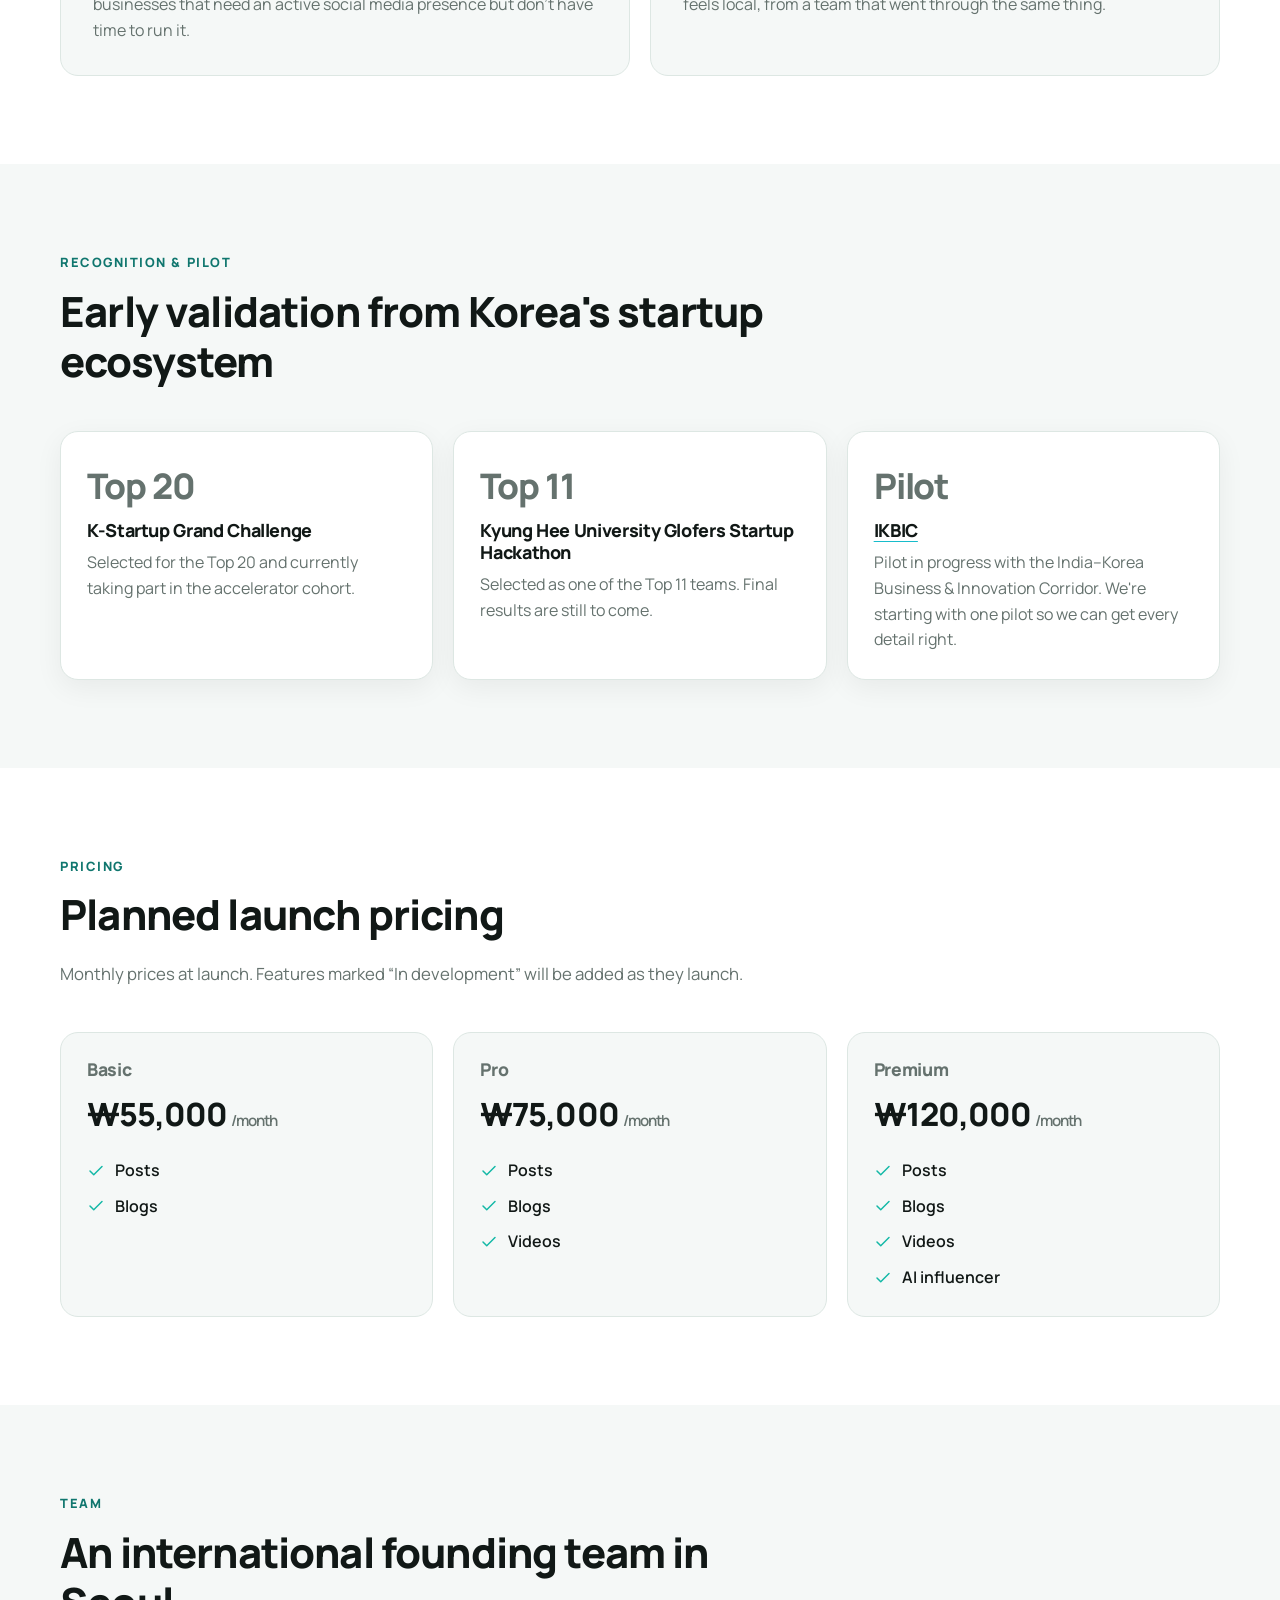
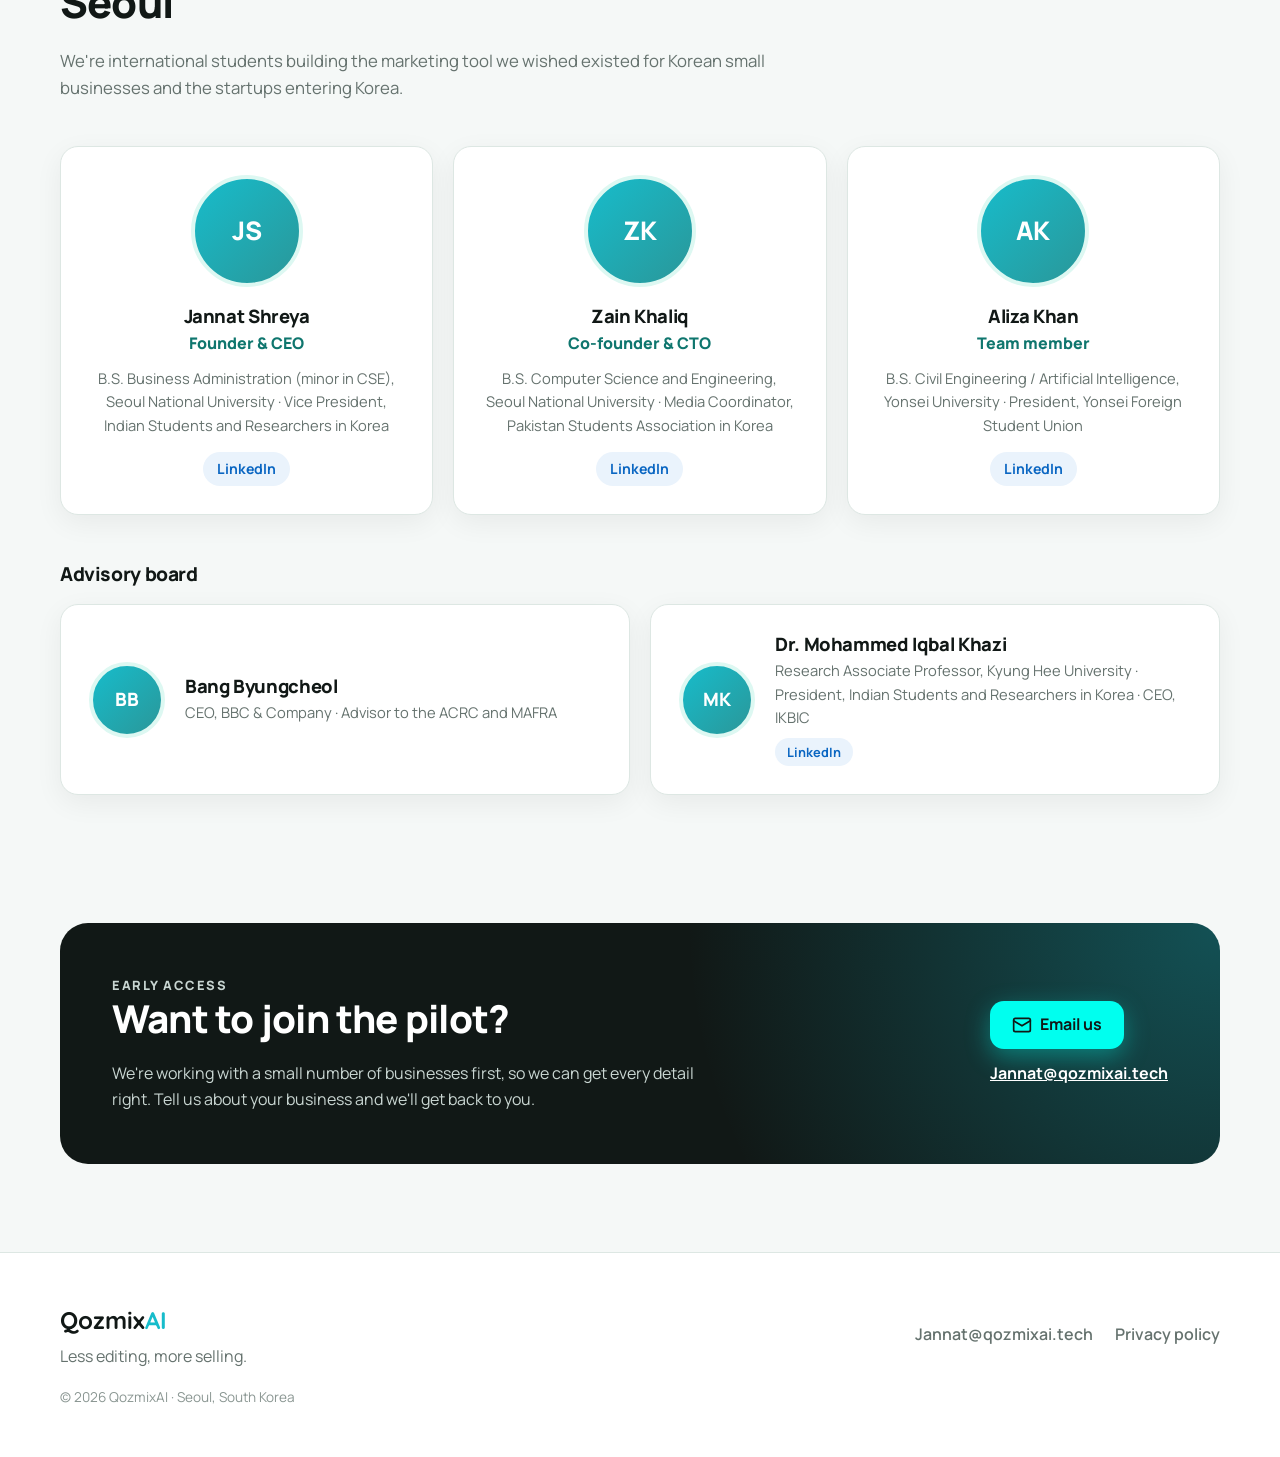
==== commit 12ad6e4c: "Add logo, deck statistics, HyperCLOVA X, LinkedIn links and new contact email" ====
--- a/index.html
+++ b/index.html
@@ -4,21 +4,26 @@
   <meta charset="utf-8">
   <meta name="viewport" content="width=device-width, initial-scale=1">
   <title>QozmixAI — AI social media marketing for SMEs in Korea</title>
-  <meta name="description" content="QozmixAI plans a month of social media content for small businesses in Korea, writes on-brand posts and designs ready-to-post carousels. You review and approve.">
+  <meta name="description" content="QozmixAI plans a month of social media content for small businesses in Korea, writes on-brand posts in natural Korean or English and designs ready-to-post carousels. You review and approve.">
   <link rel="canonical" href="https://qozmixai.tech/">
   <link rel="icon" href="assets/img/favicon.svg" type="image/svg+xml">
+  <link rel="apple-touch-icon" href="assets/img/apple-touch-icon.png">
+  <meta name="theme-color" content="#17BCCB">
 
   <meta property="og:type" content="website">
   <meta property="og:site_name" content="QozmixAI">
   <meta property="og:title" content="QozmixAI — Less editing, more selling">
   <meta property="og:description" content="AI social media marketing for SMEs and foreign startups in Korea. Plan, write and design a month of posts, then approve in a few clicks.">
   <meta property="og:url" content="https://qozmixai.tech/">
-  <meta property="og:image" content="https://qozmixai.tech/assets/img/logo.png">
-  <meta name="twitter:card" content="summary">
+  <meta property="og:image" content="https://qozmixai.tech/assets/img/og-image.png">
+  <meta property="og:image:width" content="1200">
+  <meta property="og:image:height" content="630">
+  <meta property="og:image:alt" content="QozmixAI — Less editing, more selling">
+  <meta name="twitter:card" content="summary_large_image">
 
   <link rel="preconnect" href="https://fonts.googleapis.com">
   <link rel="preconnect" href="https://fonts.gstatic.com" crossorigin>
-  <link href="https://fonts.googleapis.com/css2?family=Manrope:wght@400;500;600;700;800&family=Noto+Sans+KR:wght@400;500;700;800&display=swap" rel="stylesheet">
+  <link href="https://fonts.googleapis.com/css2?family=Manrope:wght@400;500;600;700;800&family=Quicksand:wght@700&family=Noto+Sans+KR:wght@400;500;700;800&display=swap" rel="stylesheet">
   <link rel="stylesheet" href="assets/css/style.css">
 
   <script type="application/ld+json">
@@ -29,11 +34,11 @@
     "url": "https://qozmixai.tech/",
     "logo": "https://qozmixai.tech/assets/img/logo.png",
     "slogan": "Less editing, more selling",
-    "email": "hello@qozmixai.tech",
+    "email": "Jannat@qozmixai.tech",
     "address": { "@type": "PostalAddress", "addressLocality": "Seoul", "addressCountry": "KR" },
     "founder": [
-      { "@type": "Person", "name": "Jannat Shreya", "jobTitle": "Founder & CEO" },
-      { "@type": "Person", "name": "Zain Khaliq", "jobTitle": "Co-founder & CTO" }
+      { "@type": "Person", "name": "Jannat Shreya", "jobTitle": "Founder & CEO", "sameAs": "https://www.linkedin.com/in/jannatshreya" },
+      { "@type": "Person", "name": "Zain Khaliq", "jobTitle": "Co-founder & CTO", "sameAs": "https://www.linkedin.com/in/zain-khaliq-b28051433" }
     ]
   }
   </script>
@@ -71,7 +76,7 @@
   <header class="site-header">
     <div class="container header-inner">
       <a class="brand" href="#top" aria-label="QozmixAI home">
-        <span class="brand-mark" data-src="assets/img/logo-mark.png" hidden></span>
+        <img class="brand-mark" src="assets/img/logo-mark.svg" alt="" width="56" height="40">
         <span class="wordmark">Qozmix<span>AI</span></span>
       </a>
       <nav class="nav" id="site-nav" aria-label="Main">
@@ -99,7 +104,7 @@
         <div class="hero-copy">
           <p class="eyebrow" data-i18n="hero.eyebrow">AI social media marketing for SMEs in Korea</p>
           <h1 data-i18n-html="hero.title">Less editing,<br><span class="accent">more selling.</span></h1>
-          <p class="lead" data-i18n="hero.lead">QozmixAI plans a month of social media content for your business, writes on-brand posts and designs ready-to-post carousels. You review, approve and get back to running your business.</p>
+          <p class="lead" data-i18n="hero.lead">QozmixAI plans a month of social media content for your business, writes on-brand posts in natural Korean or English, and designs ready-to-post carousels. You review, approve and get back to running your business.</p>
           <div class="hero-actions">
             <a class="btn btn-cta" href="#contact"><span data-i18n="hero.cta">Request early access</span><svg class="icon"><use href="#i-arrow"/></svg></a>
             <a class="btn btn-ghost" href="#how" data-i18n="hero.secondary">See how it works</a>
@@ -181,16 +186,29 @@
           <p class="eyebrow" data-i18n="problem.eyebrow">The problem</p>
           <h2 data-i18n="problem.title">Customers judge your business by its social media. Keeping it active is the hard part.</h2>
         </div>
-        <div class="grid grid-3">
+        <div class="stats">
+          <div class="stat">
+            <p class="stat-num">81%+</p>
+            <p class="stat-label" data-i18n="problem.s1">of customers check a brand's social media to decide whether to trust it</p>
+          </div>
+          <div class="stat">
+            <p class="stat-num">50%+</p>
+            <p class="stat-label" data-i18n="problem.s2">abandon a purchase when a business's social accounts look inactive</p>
+          </div>
+          <div class="stat">
+            <p class="stat-num">₩2M–4.5M</p>
+            <p class="stat-label" data-i18n="problem.s3">what SMEs spend every month on social media management</p>
+          </div>
+          <div class="stat">
+            <p class="stat-num" data-i18n="problem.s4num">4–6 hrs</p>
+            <p class="stat-label" data-i18n="problem.s4">spent on every single post when doing it in-house</p>
+          </div>
+        </div>
+        <div class="grid grid-2">
           <article class="card card-mint">
-            <span class="card-icon"><svg class="icon"><use href="#i-clock"/></svg></span>
-            <h3 data-i18n="problem.c1.title">Inactive channels lose customers</h3>
-            <p data-i18n="problem.c1.text">People check your Instagram or blog before they book or buy. A feed that hasn't been updated in months makes them hesitate.</p>
-          </article>
-          <article class="card card-mint">
-            <span class="card-icon"><svg class="icon"><use href="#i-wallet"/></svg></span>
-            <h3 data-i18n="problem.c2.title">Agencies are expensive. DIY takes hours.</h3>
-            <p data-i18n="problem.c2.text">Small businesses either pay an agency every month or spend hours on each post themselves: planning, writing, designing and resizing it for every platform.</p>
+            <span class="card-icon"><svg class="icon"><use href="#i-layers"/></svg></span>
+            <h3 data-i18n="problem.c1.title">Too many platforms</h3>
+            <p data-i18n="problem.c1.text">Reworking the same content by hand for Instagram, Naver Blog, YouTube and TikTok eats up time small teams don't have.</p>
           </article>
           <article class="card card-mint">
             <span class="card-icon"><svg class="icon"><use href="#i-globe"/></svg></span>
@@ -198,6 +216,7 @@
             <p data-i18n="problem.c3.text">Foreign startups in Korea need content that sounds natural to Korean customers. Machine-translated posts don't.</p>
           </article>
         </div>
+        <p class="source-note" data-i18n="problem.note">Market figures are from third-party research. Sources are available on request.</p>
       </div>
     </section>
 
@@ -231,6 +250,35 @@
       </div>
     </section>
 
+    <!-- RESULTS -->
+    <section class="section results" id="results">
+      <div class="container">
+        <div class="section-head">
+          <p class="eyebrow eyebrow-dark" data-i18n="res.eyebrow">What QozmixAI is built to deliver</p>
+          <h2 data-i18n="res.title">Your social media, handled in about an hour a month</h2>
+        </div>
+        <div class="stats stats-dark">
+          <div class="stat">
+            <p class="stat-num" data-i18n="res.s1num">1 hr/month</p>
+            <p class="stat-label" data-i18n="res.s1">to plan, produce and schedule a month of content</p>
+          </div>
+          <div class="stat">
+            <p class="stat-num" data-i18n="res.s2num">15+ hrs</p>
+            <p class="stat-label" data-i18n="res.s2">saved every month</p>
+          </div>
+          <div class="stat">
+            <p class="stat-num">₩4M+</p>
+            <p class="stat-label" data-i18n="res.s3">saved every month on social media management</p>
+          </div>
+          <div class="stat">
+            <p class="stat-num">4+</p>
+            <p class="stat-label" data-i18n="res.s4">platforms: Instagram, Naver Blog, YouTube and TikTok</p>
+          </div>
+        </div>
+        <p class="source-note" data-i18n="res.note">Targets for the full product at launch, including features still in development.</p>
+      </div>
+    </section>
+
     <!-- FEATURES -->
     <section class="section" id="features">
       <div class="container">
@@ -254,8 +302,8 @@
           </article>
           <article class="card">
             <span class="card-icon"><svg class="icon"><use href="#i-sparkle"/></svg></span>
-            <h4 data-i18n="f.copy.title">AI copy, captions &amp; hashtags</h4>
-            <p data-i18n="f.copy.text">Copy for every approved idea, written in your brand's voice and shaped to fit each slide.</p>
+            <h4 data-i18n="f.copy.title">Natural Korean &amp; English copy</h4>
+            <p data-i18n="f.copy.text">Copy, captions and hashtags in your brand's voice, in English or in natural Korean powered by Naver HyperCLOVA X. During the pilot, Korean reviewers on our team check every post.</p>
           </article>
           <article class="card">
             <span class="card-icon"><svg class="icon"><use href="#i-layers"/></svg></span>
@@ -276,11 +324,6 @@
 
         <h3 class="group-title"><span class="tag tag-soon" data-i18n="features.soon">In development</span></h3>
         <div class="grid grid-3">
-          <article class="card card-soon">
-            <span class="card-icon"><svg class="icon"><use href="#i-globe"/></svg></span>
-            <h4 data-i18n="f.korean.title">Natural Korean content</h4>
-            <p data-i18n="f.korean.text">Korean copy that sounds native, not translated, checked by Korean reviewers before it's posted.</p>
-          </article>
           <article class="card card-soon">
             <span class="card-icon"><svg class="icon"><use href="#i-send"/></svg></span>
             <h4 data-i18n="f.publish.title">Scheduling &amp; auto-publishing</h4>
@@ -428,12 +471,14 @@
             <h3>Jannat Shreya</h3>
             <p class="role" data-i18n="team.jannat.role">Founder &amp; CEO</p>
             <p class="bio" data-i18n="team.jannat.bio">B.S. Business Administration (minor in CSE), Seoul National University · Vice President, Indian Students and Researchers in Korea</p>
+            <a class="linkedin" href="https://www.linkedin.com/in/jannatshreya" target="_blank" rel="noopener" aria-label="Jannat Shreya on LinkedIn">LinkedIn</a>
           </article>
           <article class="person">
             <div class="avatar" data-photo="assets/img/team/zain.jpg" data-alt="Zain Khaliq">ZK</div>
             <h3>Zain Khaliq</h3>
             <p class="role" data-i18n="team.zain.role">Co-founder &amp; CTO</p>
             <p class="bio" data-i18n="team.zain.bio">B.S. Computer Science and Engineering, Seoul National University · Media Coordinator, Pakistan Students Association in Korea</p>
+            <a class="linkedin" href="https://www.linkedin.com/in/zain-khaliq-b28051433" target="_blank" rel="noopener" aria-label="Zain Khaliq on LinkedIn">LinkedIn</a>
           </article>
           <article class="person">
             <div class="avatar" data-photo="assets/img/team/aliza.jpg" data-alt="Aliza Khan">AK</div>
@@ -458,6 +503,7 @@
             <div>
               <h3>Dr. Mohammed Iqbal Khazi</h3>
               <p class="bio" data-i18n="team.iqbal.bio">Research Associate Professor, Kyung Hee University · President, Indian Students and Researchers in Korea · CEO, IKBIC</p>
+              <a class="linkedin linkedin-sm" href="https://www.linkedin.com/in/mohammed-iqbal-khazi-351b13245" target="_blank" rel="noopener" aria-label="Dr. Mohammed Iqbal Khazi on LinkedIn">LinkedIn</a>
             </div>
           </article>
         </div>
@@ -474,8 +520,8 @@
             <p data-i18n="cta.text">We're working with a small number of businesses first, so we can get every detail right. Tell us about your business and we'll get back to you.</p>
           </div>
           <div class="cta-actions">
-            <a class="btn btn-cta" data-mailto href="mailto:hello@qozmixai.tech?subject=QozmixAI%20early%20access"><svg class="icon"><use href="#i-mail"/></svg><span data-i18n="cta.button">Email us</span></a>
-            <a class="cta-email" href="mailto:hello@qozmixai.tech">hello@qozmixai.tech</a>
+            <a class="btn btn-cta" data-mailto href="mailto:Jannat@qozmixai.tech?subject=QozmixAI%20early%20access"><svg class="icon"><use href="#i-mail"/></svg><span data-i18n="cta.button">Email us</span></a>
+            <a class="cta-email" href="mailto:Jannat@qozmixai.tech">Jannat@qozmixai.tech</a>
           </div>
         </div>
       </div>
@@ -489,7 +535,7 @@
         <p class="footer-tag" data-i18n="footer.tag">Less editing, more selling.</p>
       </div>
       <div class="footer-links">
-        <a href="mailto:hello@qozmixai.tech">hello@qozmixai.tech</a>
+        <a href="mailto:Jannat@qozmixai.tech">Jannat@qozmixai.tech</a>
         <a href="privacy.html" data-i18n="footer.privacy">Privacy policy</a>
       </div>
       <p class="footer-copy" data-i18n="footer.copy">© 2026 QozmixAI · Seoul, South Korea</p>
--- a/assets/css/style.css
+++ b/assets/css/style.css
@@ -73,8 +73,8 @@
 }
 .header-inner { display: flex; align-items: center; gap: 24px; min-height: 68px; }
 .brand { display: inline-flex; align-items: center; gap: 10px; text-decoration: none; color: var(--text); }
-.brand-mark img { height: 40px; width: auto; }
-.wordmark { font-weight: 800; font-size: 1.45rem; letter-spacing: -0.03em; color: var(--text); font-family: "Manrope", sans-serif; }
+.brand-mark { height: 40px; width: auto; }
+.wordmark { font-weight: 700; font-size: 1.5rem; letter-spacing: 0; color: var(--text); font-family: "Quicksand", "Manrope", sans-serif; }
 .wordmark span { color: var(--logo-cyan); }
 .nav { display: flex; gap: 28px; margin-left: auto; }
 .nav a { color: var(--text-2); text-decoration: none; font-weight: 600; font-size: .95rem; }
@@ -182,6 +182,19 @@
 .tag-live { background: var(--turquoise-soft); color: var(--turquoise-dark); }
 .tag-soon { background: #fdf1df; color: #94600f; }
 
+/* Stats */
+.stats { display: grid; grid-template-columns: repeat(4, 1fr); gap: 20px; margin-bottom: 20px; }
+.stat { background: var(--surface); border: 1px solid var(--border); border-radius: var(--radius); padding: 26px; box-shadow: var(--shadow); }
+.stat-num { font-size: clamp(1.9rem, 3vw, 2.5rem); font-weight: 800; letter-spacing: -0.03em; color: var(--teal-deep); margin: 0 0 6px; line-height: 1.1; white-space: nowrap; }
+.stat-label { color: var(--text-2); margin: 0; font-size: .95rem; }
+.source-note { color: var(--text-3); font-size: .82rem; margin: 18px 0 0; }
+.results { background: var(--text); color: #fff; background-image: radial-gradient(circle at 100% 0%, rgba(23, 188, 203, .28), transparent 40%); }
+.results h2 { color: #fff; }
+.stats-dark .stat { background: rgba(255, 255, 255, .06); border-color: rgba(255, 255, 255, .12); box-shadow: none; }
+.stats-dark .stat-num { color: var(--cyan); }
+.stats-dark .stat-label { color: #c9d6d2; }
+.results .source-note { color: #8fa29c; }
+
 /* Steps */
 .steps { list-style: none; padding: 0; margin: 0; display: grid; grid-template-columns: repeat(3, 1fr); gap: 20px; counter-reset: none; }
 .step { position: relative; background: var(--bg); border: 1px solid var(--border); border-radius: var(--radius-lg); padding: 30px; }
@@ -226,6 +239,7 @@
 .person-row { display: flex; align-items: center; gap: 20px; text-align: left; }
 .linkedin { display: inline-block; margin-top: 14px; font-weight: 700; font-size: .88rem; color: #0a66c2; text-decoration: none; padding: 6px 14px; border-radius: 999px; background: #eaf3fc; }
 .linkedin:hover { background: #d8e9fa; }
+.linkedin-sm { margin-top: 8px; padding: 4px 12px; font-size: .8rem; }
 .advisors-title { margin-top: 48px; font-size: 1.2rem; font-weight: 800; }
 
 /* CTA */
@@ -265,7 +279,7 @@
 @media (max-width: 980px) {
   .hero-inner { grid-template-columns: 1fr; }
   .hero-visual { margin: 0 auto; }
-  .grid-3, .steps, .gallery { grid-template-columns: repeat(2, 1fr); }
+  .grid-3, .steps, .gallery, .stats { grid-template-columns: repeat(2, 1fr); }
   .cta-box { grid-template-columns: 1fr; padding: 36px; }
   .cta-actions { justify-self: start; }
 }
@@ -282,6 +296,10 @@
   .hero { padding: 48px 0 64px; }
   .section { padding: 64px 0; }
   .grid-2, .grid-3, .steps, .gallery { grid-template-columns: 1fr; }
+  .stats { gap: 12px; }
+  .stat { padding: 18px; }
+  .stat-num { font-size: 1.45rem; }
+  .stat-label { font-size: .88rem; }
   .float-chip { font-size: .8rem; }
   .footer-inner { grid-template-columns: 1fr; }
   .person-row { flex-direction: column; text-align: center; }
